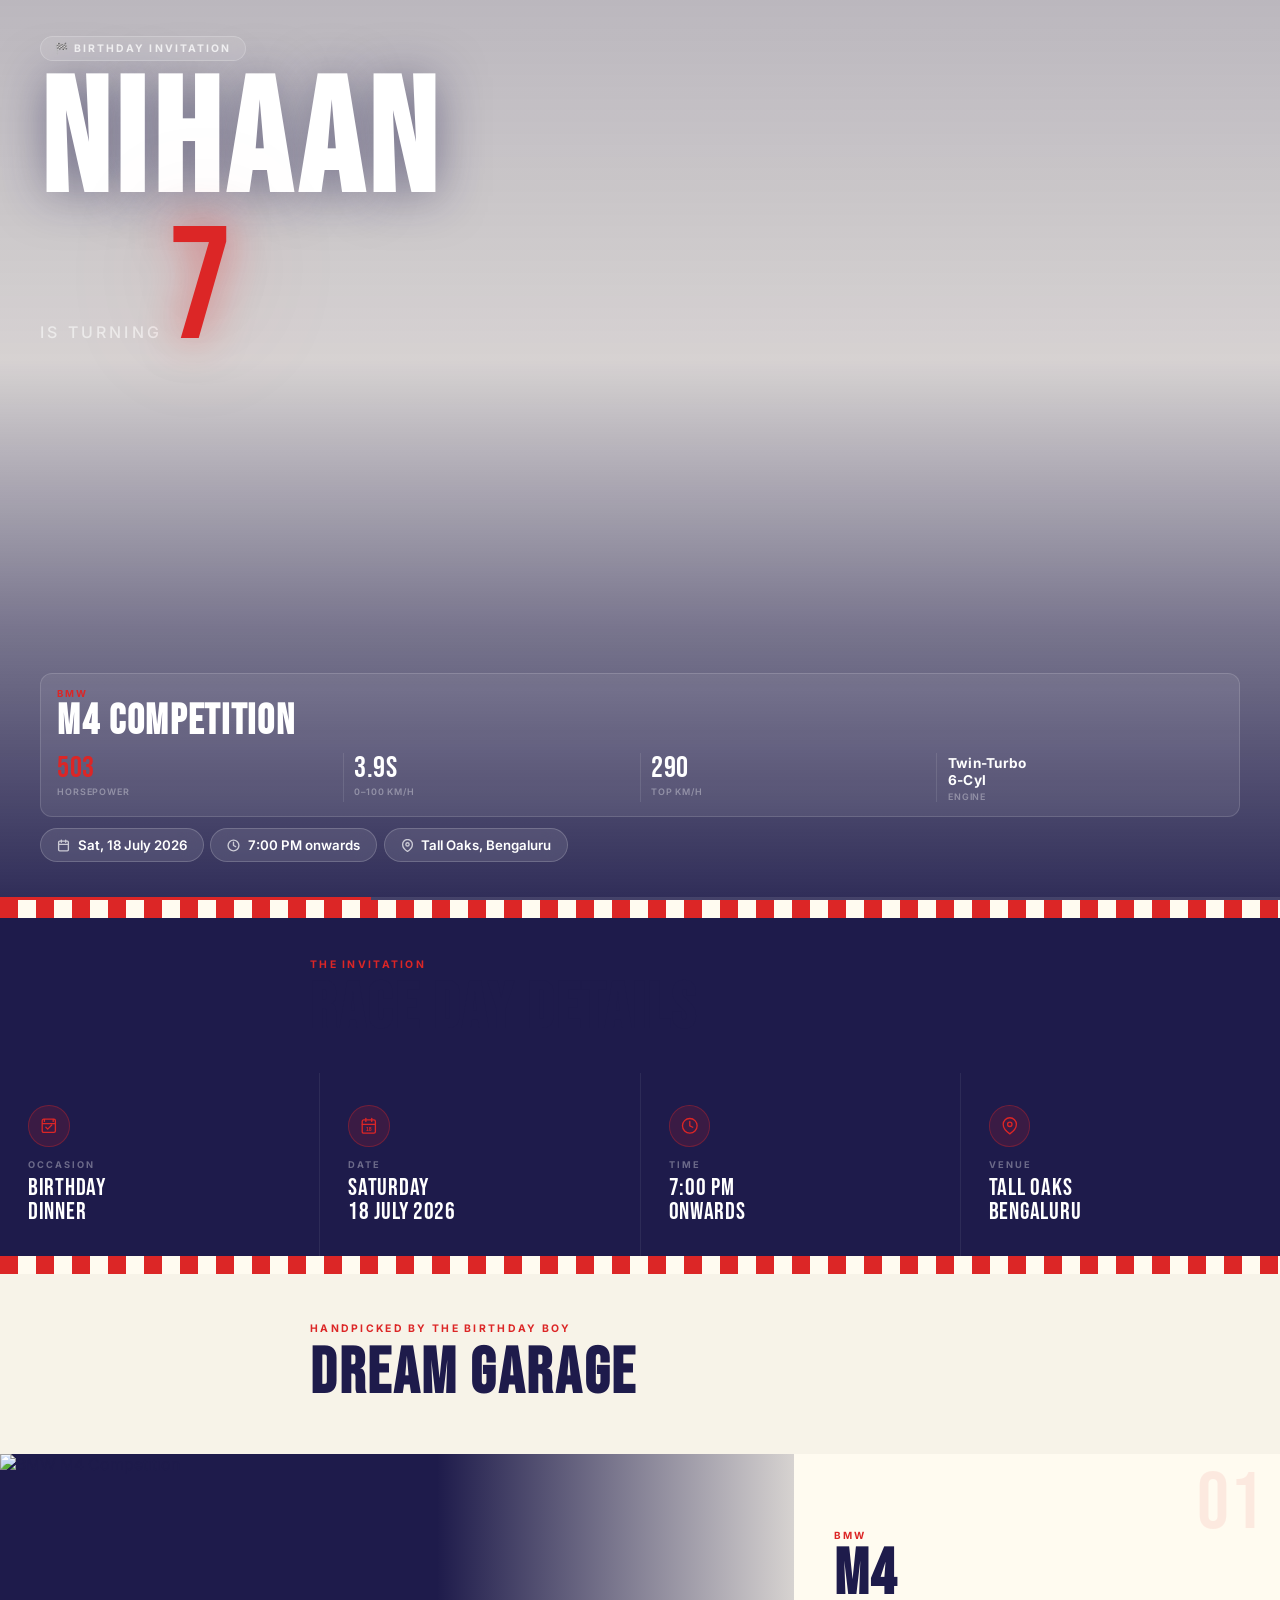
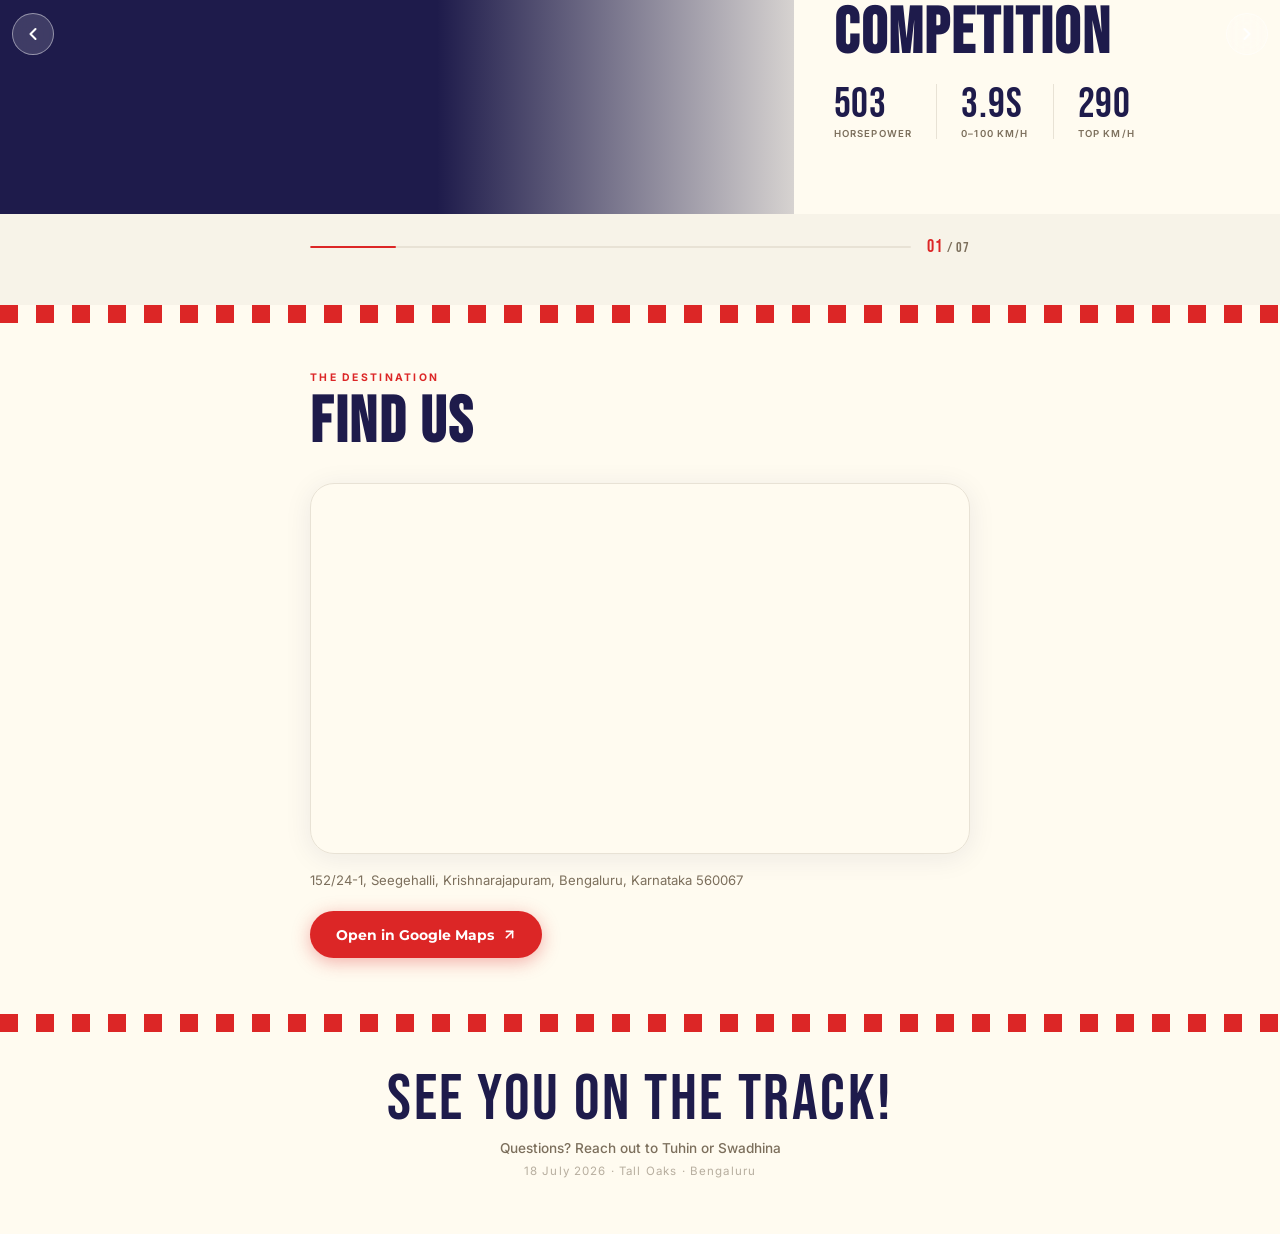
==== index.html @ d63a24e7 "redesign: Race Day Details as dark indigo pit-board with SVG icons Replaces 4 white emoji cards with" ====
<!DOCTYPE html>
<html lang="en">
<head>
  <meta charset="UTF-8" />
  <meta name="viewport" content="width=device-width, initial-scale=1.0" />
  <title>Nihaan Turns 7 - Start Your Engines!</title>
  <meta name="description" content="You're invited to Nihaan's 7th birthday dinner celebration on 18 July 2026 at Tall Oaks, Bengaluru. Rev up for a supercar-themed evening!" />

  <!-- Favicon -->
  <link rel="icon" type="image/svg+xml" href="favicon.svg" />
  <link rel="apple-touch-icon" href="apple-touch-icon.png" />

  <!-- Open Graph (WhatsApp, iMessage, Telegram, Facebook) -->
  <meta property="og:type"        content="website" />
  <meta property="og:url"         content="https://tuhinmohanta.github.io/nihaan-birthday-2026/" />
  <meta property="og:title"       content="Nihaan Turns 7 - Start Your Engines!" />
  <meta property="og:description" content="Join us for Nihaan's 7th birthday dinner on Saturday, 18 July 2026 at Tall Oaks, Bengaluru. 7:00 PM onwards." />
  <meta property="og:image"       content="https://tuhinmohanta.github.io/nihaan-birthday-2026/og-image.jpg" />
  <meta property="og:image:type"   content="image/jpeg" />
  <meta property="og:image:width"  content="1200" />
  <meta property="og:image:height" content="630" />
  <meta property="og:image:alt"   content="Nihaan's 7th Birthday - 18 July 2026, Tall Oaks Bengaluru" />
  <meta property="og:locale"      content="en_IN" />

  <!-- Twitter Card -->
  <meta name="twitter:card"        content="summary_large_image" />
  <meta name="twitter:title"       content="Nihaan Turns 7 - Start Your Engines!" />
  <meta name="twitter:description" content="Join us for Nihaan's 7th birthday dinner on Saturday, 18 July 2026 at Tall Oaks, Bengaluru. 7:00 PM onwards." />
  <meta name="twitter:image"       content="https://tuhinmohanta.github.io/nihaan-birthday-2026/og-image.jpg" />

  <link rel="preconnect" href="https://fonts.googleapis.com" />
  <link rel="preconnect" href="https://fonts.gstatic.com" crossorigin />
  <link href="https://fonts.googleapis.com/css2?family=Bebas+Neue&family=Montserrat:wght@700;800;900&family=Inter:wght@400;500;600;700&display=swap" rel="stylesheet" />
  <link rel="stylesheet" href="style.css" />
</head>
<body>

  <!-- ═══════════════════════════════════
       HERO — full viewport, cars as bg
  ═══════════════════════════════════ -->
  <header class="hero">

    <div class="hero-bg" id="heroBg">
      <div class="bg-slide is-active"><img src="img/bmw-m4.jpg" alt="" /></div>
      <div class="bg-slide"><img src="img/lamborghini-revuelto.jpg" alt="" /></div>
      <div class="bg-slide"><img src="img/ferrari-296.jpg" alt="" /></div>
      <div class="bg-slide"><img src="img/bmw-m8.jpg" alt="" /></div>
      <div class="bg-slide"><img src="img/bugatti-chiron.jpg" alt="" /></div>
      <div class="bg-slide"><img src="img/mercedes-amg-one.jpg" alt="" /></div>
      <div class="bg-slide"><img src="img/bugatti-bolide.jpg" alt="" /></div>
    </div>

    <div class="hero-overlay"></div>

    <div class="hero-content">

      <div class="hero-top">
        <span class="hero-badge">🏁 Birthday Invitation</span>
        <h1 class="hero-name">Nihaan</h1>
        <div class="hero-turning-row">
          <p class="hero-line">is turning</p>
          <span class="hero-seven" aria-hidden="true">7</span>
        </div>
      </div>

      <div class="hero-bottom">

        <!-- Live car panel — updates with each background change -->
        <div class="car-panel">
          <div class="car-panel-inner" id="carPanelInner">
            <span class="cp-brand" id="cpBrand">BMW</span>
            <h2 class="cp-name" id="cpName">M4 Competition</h2>
            <div class="cp-stats">
              <div class="cp-stat cp-stat--hl">
                <span class="cp-val" id="cpHp">503</span>
                <span class="cp-lbl">Horsepower</span>
              </div>
              <div class="cp-stat">
                <span class="cp-val" id="cpSprint">3.9s</span>
                <span class="cp-lbl">0–100 km/h</span>
              </div>
              <div class="cp-stat">
                <span class="cp-val" id="cpTop">290</span>
                <span class="cp-lbl">Top km/h</span>
              </div>
              <div class="cp-stat">
                <span class="cp-val cp-val--sm" id="cpEngine">Twin-Turbo<br>6-Cyl</span>
                <span class="cp-lbl">Engine</span>
              </div>
            </div>
          </div>
        </div>

        <ul class="hero-chips" aria-label="Event details">
          <li class="hero-chip">
            <svg width="13" height="13" viewBox="0 0 24 24" fill="none" stroke="currentColor" stroke-width="2.5" stroke-linecap="round" stroke-linejoin="round" aria-hidden="true"><rect x="3" y="4" width="18" height="18" rx="2"/><line x1="16" y1="2" x2="16" y2="6"/><line x1="8" y1="2" x2="8" y2="6"/><line x1="3" y1="10" x2="21" y2="10"/></svg>
            Sat, 18 July 2026
          </li>
          <li class="hero-chip">
            <svg width="13" height="13" viewBox="0 0 24 24" fill="none" stroke="currentColor" stroke-width="2.5" stroke-linecap="round" stroke-linejoin="round" aria-hidden="true"><circle cx="12" cy="12" r="10"/><polyline points="12 6 12 12 16 14"/></svg>
            7:00 PM onwards
          </li>
          <li class="hero-chip hero-chip--link">
            <a href="https://maps.app.goo.gl/MPazFb7qdbaah4wt5" target="_blank" rel="noopener" aria-label="Open Tall Oaks in Google Maps">
              <svg width="13" height="13" viewBox="0 0 24 24" fill="none" stroke="currentColor" stroke-width="2.5" stroke-linecap="round" stroke-linejoin="round" aria-hidden="true"><path d="M21 10c0 7-9 13-9 13s-9-6-9-13a9 9 0 0 1 18 0z"/><circle cx="12" cy="10" r="3"/></svg>
              Tall Oaks, Bengaluru
            </a>
          </li>
        </ul>

      </div>

    </div>

    <div class="hero-progress-bar">
      <div class="hero-progress-fill" id="heroFill"></div>
    </div>

  </header>

  <div class="check-band" aria-hidden="true"></div>

  <main>

    <!-- ═══════════════════════════════════
         DETAILS
    ═══════════════════════════════════ -->
    <section class="details-section reveal">
      <div class="container">
        <p class="eyebrow">The Invitation</p>
        <h2 class="section-title">Race Day Details</h2>
      </div>

      <div class="pit-board">

        <div class="pit-item">
          <div class="pit-icon">
            <svg viewBox="0 0 24 24" fill="none" stroke="currentColor" stroke-width="1.8" stroke-linecap="round" stroke-linejoin="round"><path d="M6 3v3M18 3v3M3 9h18M5 3h14a2 2 0 0 1 2 2v14a2 2 0 0 1-2 2H5a2 2 0 0 1-2-2V5a2 2 0 0 1 2-2z"/><path d="M8 14l2.5 2.5L16 11"/></svg>
          </div>
          <div class="pit-text">
            <span class="pit-lbl">Occasion</span>
            <span class="pit-val">Birthday<br>Dinner</span>
          </div>
        </div>

        <div class="pit-divider" aria-hidden="true"></div>

        <div class="pit-item">
          <div class="pit-icon">
            <svg viewBox="0 0 24 24" fill="none" stroke="currentColor" stroke-width="1.8" stroke-linecap="round" stroke-linejoin="round"><rect x="3" y="4" width="18" height="18" rx="2"/><line x1="16" y1="2" x2="16" y2="6"/><line x1="8" y1="2" x2="8" y2="6"/><line x1="3" y1="10" x2="21" y2="10"/><text x="12" y="19" text-anchor="middle" font-size="7" font-weight="700" stroke="none" fill="currentColor" font-family="Arial,sans-serif">18</text></svg>
          </div>
          <div class="pit-text">
            <span class="pit-lbl">Date</span>
            <span class="pit-val">Saturday<br>18 July 2026</span>
          </div>
        </div>

        <div class="pit-divider" aria-hidden="true"></div>

        <div class="pit-item">
          <div class="pit-icon">
            <svg viewBox="0 0 24 24" fill="none" stroke="currentColor" stroke-width="1.8" stroke-linecap="round" stroke-linejoin="round"><circle cx="12" cy="12" r="10"/><polyline points="12 6 12 12 16 14"/></svg>
          </div>
          <div class="pit-text">
            <span class="pit-lbl">Time</span>
            <span class="pit-val">7:00 PM<br>onwards</span>
          </div>
        </div>

        <div class="pit-divider" aria-hidden="true"></div>

        <div class="pit-item">
          <div class="pit-icon">
            <svg viewBox="0 0 24 24" fill="none" stroke="currentColor" stroke-width="1.8" stroke-linecap="round" stroke-linejoin="round"><path d="M21 10c0 7-9 13-9 13s-9-6-9-13a9 9 0 0 1 18 0z"/><circle cx="12" cy="10" r="3"/></svg>
          </div>
          <div class="pit-text">
            <span class="pit-lbl">Venue</span>
            <span class="pit-val">Tall Oaks<br>Bengaluru</span>
          </div>
        </div>

      </div>
    </section>

    <div class="check-band" aria-hidden="true"></div>

    <!-- ═══════════════════════════════════
         DREAM GARAGE CAROUSEL
    ═══════════════════════════════════ -->
    <section class="garage-section">

      <div class="container garage-hdr">
        <p class="eyebrow">Handpicked by the birthday boy</p>
        <h2 class="section-title">Dream Garage</h2>
      </div>

      <div class="garage-wrap">
        <div class="garage-track" id="garageTrack">

          <article class="garage-slide">
            <div class="garage-img"><img src="img/bmw-m4.jpg" alt="BMW M4 Competition" loading="lazy" /></div>
            <div class="garage-info">
              <span class="g-num" aria-hidden="true">01</span>
              <span class="g-brand">BMW</span>
              <h3 class="g-name">M4<br>Competition</h3>
              <div class="g-stats">
                <div class="gstat"><span class="gval">503</span><span class="glbl">Horsepower</span></div>
                <div class="gstat"><span class="gval">3.9s</span><span class="glbl">0–100 km/h</span></div>
                <div class="gstat"><span class="gval">290</span><span class="glbl">Top km/h</span></div>
              </div>
            </div>
          </article>

          <article class="garage-slide">
            <div class="garage-img"><img src="img/lamborghini-revuelto.jpg" alt="Lamborghini Revuelto" loading="lazy" /></div>
            <div class="garage-info">
              <span class="g-num" aria-hidden="true">02</span>
              <span class="g-brand">Lamborghini</span>
              <h3 class="g-name">Revuelto</h3>
              <div class="g-stats">
                <div class="gstat"><span class="gval">1,001</span><span class="glbl">Horsepower</span></div>
                <div class="gstat"><span class="gval">2.5s</span><span class="glbl">0–100 km/h</span></div>
                <div class="gstat"><span class="gval">350</span><span class="glbl">Top km/h</span></div>
              </div>
            </div>
          </article>

          <article class="garage-slide">
            <div class="garage-img"><img src="img/ferrari-296.jpg" alt="Ferrari 296 Spider" loading="lazy" /></div>
            <div class="garage-info">
              <span class="g-num" aria-hidden="true">03</span>
              <span class="g-brand">Ferrari</span>
              <h3 class="g-name">296<br>Spider</h3>
              <div class="g-stats">
                <div class="gstat"><span class="gval">830</span><span class="glbl">Horsepower</span></div>
                <div class="gstat"><span class="gval">2.9s</span><span class="glbl">0–100 km/h</span></div>
                <div class="gstat"><span class="gval">330</span><span class="glbl">Top km/h</span></div>
              </div>
            </div>
          </article>

          <article class="garage-slide">
            <div class="garage-img"><img src="img/bmw-m8.jpg" alt="BMW M8 Competition" loading="lazy" /></div>
            <div class="garage-info">
              <span class="g-num" aria-hidden="true">04</span>
              <span class="g-brand">BMW</span>
              <h3 class="g-name">M8<br>Competition</h3>
              <div class="g-stats">
                <div class="gstat"><span class="gval">617</span><span class="glbl">Horsepower</span></div>
                <div class="gstat"><span class="gval">3.3s</span><span class="glbl">0–100 km/h</span></div>
                <div class="gstat"><span class="gval">305</span><span class="glbl">Top km/h</span></div>
              </div>
            </div>
          </article>

          <article class="garage-slide">
            <div class="garage-img"><img src="img/bugatti-chiron.jpg" alt="Bugatti Chiron" loading="lazy" /></div>
            <div class="garage-info">
              <span class="g-num" aria-hidden="true">05</span>
              <span class="g-brand">Bugatti</span>
              <h3 class="g-name">Chiron</h3>
              <div class="g-stats">
                <div class="gstat"><span class="gval">1,479</span><span class="glbl">Horsepower</span></div>
                <div class="gstat"><span class="gval">2.4s</span><span class="glbl">0–100 km/h</span></div>
                <div class="gstat"><span class="gval">420</span><span class="glbl">Top km/h</span></div>
              </div>
            </div>
          </article>

          <article class="garage-slide">
            <div class="garage-img"><img src="img/mercedes-amg-one.jpg" alt="Mercedes-AMG ONE" loading="lazy" /></div>
            <div class="garage-info">
              <span class="g-num" aria-hidden="true">06</span>
              <span class="g-brand">Mercedes-AMG</span>
              <h3 class="g-name">AMG ONE</h3>
              <div class="g-stats">
                <div class="gstat"><span class="gval">1,063</span><span class="glbl">Horsepower</span></div>
                <div class="gstat"><span class="gval">2.9s</span><span class="glbl">0–100 km/h</span></div>
                <div class="gstat"><span class="gval">352</span><span class="glbl">Top km/h</span></div>
              </div>
            </div>
          </article>

          <article class="garage-slide">
            <div class="garage-img"><img src="img/bugatti-bolide.jpg" alt="Bugatti Bolide" loading="lazy" /></div>
            <div class="garage-info">
              <span class="g-num" aria-hidden="true">07</span>
              <span class="g-brand">Bugatti</span>
              <h3 class="g-name">Bolide</h3>
              <div class="g-stats">
                <div class="gstat"><span class="gval">1,825</span><span class="glbl">Horsepower</span></div>
                <div class="gstat"><span class="gval">2.2s</span><span class="glbl">0–100 km/h</span></div>
                <div class="gstat"><span class="gval">500</span><span class="glbl">Top km/h</span></div>
              </div>
            </div>
          </article>

        </div>

        <button class="g-nav g-nav--prev" id="gPrev" aria-label="Previous car">
          <svg width="20" height="20" viewBox="0 0 24 24" fill="none" stroke="currentColor" stroke-width="2.5" stroke-linecap="round" stroke-linejoin="round"><polyline points="15 18 9 12 15 6"/></svg>
        </button>
        <button class="g-nav g-nav--next" id="gNext" aria-label="Next car">
          <svg width="20" height="20" viewBox="0 0 24 24" fill="none" stroke="currentColor" stroke-width="2.5" stroke-linecap="round" stroke-linejoin="round"><polyline points="9 18 15 12 9 6"/></svg>
        </button>
      </div>

      <div class="container g-footer">
        <div class="g-progress-track"><div class="g-progress-fill" id="gFill"></div></div>
        <span class="g-count"><span id="gCur">01</span>&thinsp;/&thinsp;07</span>
      </div>

    </section>

    <div class="check-band" aria-hidden="true"></div>

    <!-- ═══════════════════════════════════
         LOCATION
    ═══════════════════════════════════ -->
    <section class="location-section reveal">
      <div class="container">
        <p class="eyebrow">The Destination</p>
        <h2 class="section-title">Find Us</h2>
        <div class="map-wrap">
          <iframe
            title="Tall Oaks venue map"
            src="https://www.google.com/maps/embed?pb=!1m18!1m12!1m3!1d3887.0!2d77.7627012!3d13.0193151!2m3!1f0!2f0!3f0!3m2!1i1024!2i768!4f13.1!3m3!1m2!1s0x3bae0fff8ae8a427%3A0x8c8412e6c22357b9!2sTall+Oaks!5e0!3m2!1sen!2sin!4v1700000000000"
            allowfullscreen=""
            loading="lazy"
            referrerpolicy="no-referrer-when-downgrade">
          </iframe>
        </div>
        <p class="address">152/24-1, Seegehalli, Krishnarajapuram, Bengaluru, Karnataka 560067</p>
        <a class="map-btn" href="https://maps.app.goo.gl/MPazFb7qdbaah4wt5" target="_blank" rel="noopener">
          Open in Google Maps
          <svg width="15" height="15" viewBox="0 0 24 24" fill="none" stroke="currentColor" stroke-width="2.5" stroke-linecap="round" stroke-linejoin="round"><line x1="7" y1="17" x2="17" y2="7"/><polyline points="7 7 17 7 17 17"/></svg>
        </a>
      </div>
    </section>

  </main>

  <!-- ═══════════════════════════════════
       FOOTER
  ═══════════════════════════════════ -->
  <footer class="site-footer">
    <div class="check-band" aria-hidden="true"></div>
    <div class="container footer-inner">
      <p class="footer-hl">See you on the track!</p>
      <p class="footer-sub">Questions? Reach out to Tuhin or Swadhina</p>
      <p class="footer-meta">18 July 2026 &middot; Tall Oaks &middot; Bengaluru</p>
    </div>
  </footer>

  <script src="app.js"></script>
</body>
</html>
---- style.css ----
/* ══════════════════════════════════════
   ROOT & RESET
══════════════════════════════════════ */
*, *::before, *::after { box-sizing: border-box; margin: 0; padding: 0; }

:root {
  --red:        #DC2626;
  --red-dark:   #B91C1C;
  --indigo:     #1E1B4B;
  --cream:      #FFFBF0;
  --ivory:      #F7F3E8;
  --gold:       #D97706;
  --muted:      #7C6F5C;
  --border:     #E8E2D5;
  --white:      #FFFFFF;

  --ff-display: 'Bebas Neue', 'Arial Narrow', sans-serif;
  --ff-head:    'Montserrat', sans-serif;
  --ff-body:    'Inter', sans-serif;

  --check-sz:   18px;
  --r:          16px;
  --r-lg:       24px;
}

html { scroll-behavior: smooth; }

body {
  font-family: var(--ff-body);
  background: var(--cream);
  color: var(--indigo);
  -webkit-font-smoothing: antialiased;
  overflow-x: hidden;
}

/* ══════════════════════════════════════
   CHECKERED BAND  (red + cream, no black)
══════════════════════════════════════ */
.check-band {
  height: var(--check-sz);
  background-image: repeating-linear-gradient(
    90deg,
    var(--red)   0px,               var(--red)   var(--check-sz),
    var(--cream) var(--check-sz),   var(--cream) calc(var(--check-sz) * 2)
  );
}

/* ══════════════════════════════════════
   CONTAINER
══════════════════════════════════════ */
.container {
  width: 100%;
  max-width: 700px;
  margin: 0 auto;
  padding: 0 1.25rem;
}

/* ══════════════════════════════════════
   SHARED TYPOGRAPHY
══════════════════════════════════════ */
.eyebrow {
  font-family: var(--ff-body);
  font-size: 0.65rem;
  font-weight: 700;
  letter-spacing: 0.22em;
  text-transform: uppercase;
  color: var(--red);
  margin-bottom: 0.4rem;
  display: block;
}

.section-title {
  font-family: var(--ff-display);
  font-size: clamp(2.2rem, 9vw, 4rem);
  letter-spacing: 0.04em;
  color: var(--indigo);
  line-height: 1;
  margin-bottom: 1.75rem;
}

/* ══════════════════════════════════════
   HERO
══════════════════════════════════════ */
.hero {
  position: relative;
  width: 100%;
  height: 100svh;
  min-height: 600px;
  overflow: hidden;
  display: flex;
  flex-direction: column;
}

/* Background slides */
.hero-bg {
  position: absolute;
  inset: 0;
  z-index: 0;
}

.bg-slide {
  position: absolute;
  inset: 0;
  opacity: 0;
  transition: opacity 1.6s ease-in-out;
}

.bg-slide.is-active { opacity: 1; }

.bg-slide img {
  position: absolute;
  inset: 0;
  width: 100%;
  height: 100%;
  object-fit: cover;
  object-position: center;
  display: block;
}

.bg-slide.is-active img {
  animation: kenburns 9s ease-out forwards;
}

@keyframes kenburns {
  from { transform: scale(1.0) translate(0, 0); }
  to   { transform: scale(1.1) translate(-1%, -0.5%); }
}

/* Overlay — warm indigo gradient, never black */
.hero-overlay {
  position: absolute;
  inset: 0;
  z-index: 1;
  background:
    linear-gradient(
      to top,
      rgba(30, 27, 75, 0.92) 0%,
      rgba(30, 27, 75, 0.60) 30%,
      rgba(30, 27, 75, 0.18) 60%,
      rgba(30, 27, 75, 0.30) 100%
    );
}

/* Content layer */
.hero-content {
  position: relative;
  z-index: 2;
  flex: 1;
  display: flex;
  flex-direction: column;
  justify-content: space-between;
  padding: 1.75rem 1.25rem 1.25rem;
}

.hero-top { position: relative; z-index: 3; }

.hero-badge {
  display: inline-block;
  font-size: 0.65rem;
  font-weight: 700;
  letter-spacing: 0.2em;
  text-transform: uppercase;
  color: rgba(255,255,255,0.75);
  background: rgba(255,255,255,0.1);
  border: 1px solid rgba(255,255,255,0.2);
  padding: 0.3rem 0.85rem;
  border-radius: 999px;
  margin-bottom: 0.7rem;
  backdrop-filter: blur(6px);
  -webkit-backdrop-filter: blur(6px);
}

.hero-name {
  font-family: var(--ff-display);
  font-size: clamp(4rem, 20vw, 10rem);
  line-height: 0.9;
  color: var(--white);
  letter-spacing: 0.04em;
  text-shadow: 0 4px 48px rgba(30,27,75,0.5);
}

.hero-turning-row {
  display: flex;
  align-items: baseline;
  gap: 0.35em;
  margin-top: 0.35rem;
}

.hero-line {
  font-family: var(--ff-body);
  font-size: clamp(0.8rem, 3.5vw, 1rem);
  font-weight: 500;
  letter-spacing: 0.2em;
  text-transform: uppercase;
  color: rgba(255,255,255,0.55);
  white-space: nowrap;
}

.hero-seven {
  font-family: var(--ff-display);
  font-size: clamp(4.5rem, 22vw, 10rem);
  line-height: 0.85;
  color: var(--red);
  letter-spacing: -0.02em;
  pointer-events: none;
  user-select: none;
  text-shadow:
    0 0 40px rgba(220, 38, 38, 0.55),
    0 0 120px rgba(220, 38, 38, 0.25);
}

/* Bottom meta */
.hero-bottom {
  position: relative;
  z-index: 3;
}

.hero-chips {
  list-style: none;
  display: flex;
  flex-direction: column;
  gap: 0.4rem;
  margin-bottom: 0.85rem;
}

.hero-chip {
  display: inline-flex;
  align-items: center;
  gap: 0.5rem;
  font-size: 0.83rem;
  font-weight: 600;
  color: var(--white);
  background: rgba(255,255,255,0.1);
  border: 1px solid rgba(255,255,255,0.18);
  backdrop-filter: blur(10px);
  -webkit-backdrop-filter: blur(10px);
  padding: 0.5rem 1rem;
  border-radius: 999px;
  width: fit-content;
}

.hero-chip svg { opacity: 0.7; flex-shrink: 0; }

.hero-chip--link a {
  display: flex;
  align-items: center;
  gap: 0.45rem;
  color: inherit;
  text-decoration: none;
  width: 100%;
  -webkit-tap-highlight-color: transparent;
}
.hero-chip--link:hover,
.hero-chip--link:focus-within {
  background: rgba(255, 255, 255, 0.14);
  border-color: rgba(255, 255, 255, 0.35);
}

.hero-car-label {
  font-size: 0.62rem;
  font-weight: 600;
  letter-spacing: 0.25em;
  text-transform: uppercase;
  color: rgba(255,255,255,0.32);
  transition: opacity 0.5s ease;
}

/* Live car panel */
.car-panel { margin-bottom: 0.7rem; }

.car-panel-inner {
  background: rgba(255,255,255,0.07);
  border: 1px solid rgba(255,255,255,0.14);
  border-radius: 12px;
  padding: 0.85rem 1rem 0.9rem;
  transition: opacity 0.3s ease, transform 0.3s ease;
}

.car-panel-inner.is-fading {
  opacity: 0;
  transform: translateY(5px);
}

.cp-brand {
  display: block;
  font-size: 0.6rem;
  font-weight: 700;
  letter-spacing: 0.22em;
  text-transform: uppercase;
  color: var(--red);
  margin-bottom: 0.2rem;
}

.cp-name {
  font-family: var(--ff-display);
  font-size: clamp(1.65rem, 7.5vw, 2.6rem);
  letter-spacing: 0.04em;
  color: var(--white);
  line-height: 0.95;
  margin-bottom: 0.75rem;
}

.cp-stats { display: flex; gap: 0; }

.cp-stat {
  flex: 1;
  display: flex;
  flex-direction: column;
  gap: 0.12rem;
  padding-right: 0.65rem;
  border-right: 1px solid rgba(255,255,255,0.1);
}

.cp-stat + .cp-stat { padding-left: 0.65rem; }
.cp-stat:last-child  { border-right: none; padding-right: 0; }

.cp-val {
  font-family: var(--ff-display);
  font-size: clamp(1.35rem, 5.5vw, 1.9rem);
  color: var(--white);
  letter-spacing: 0.02em;
  line-height: 1;
}

.cp-stat--hl .cp-val { color: var(--red); }

.cp-val--sm {
  font-family: var(--ff-body);
  font-size: clamp(0.72rem, 2.8vw, 0.85rem);
  font-weight: 700;
  line-height: 1.25;
  padding-top: 0.1rem;
}

.cp-lbl {
  font-size: 0.56rem;
  font-weight: 600;
  letter-spacing: 0.1em;
  text-transform: uppercase;
  color: rgba(255,255,255,0.35);
}

/* Progress bar — red line at very bottom */
.hero-progress-bar {
  position: absolute;
  bottom: 0;
  left: 0;
  right: 0;
  height: 3px;
  background: rgba(255,255,255,0.1);
  z-index: 10;
}

.hero-progress-fill {
  height: 100%;
  width: 0%;
  background: var(--red);
  transition: width 0.08s linear;
}

/* ══════════════════════════════════════
   DETAILS SECTION
══════════════════════════════════════ */
.details-section {
  background: var(--indigo);
  padding: 2.5rem 0 0;
}

/* Pit-stop timing board */
.pit-board {
  display: flex;
  flex-direction: column;
  margin-top: 2rem;
}

.pit-item {
  display: flex;
  align-items: center;
  gap: 1.1rem;
  padding: 1.4rem 1.5rem;
  position: relative;
  transition: background 0.2s ease;
}

.pit-item:hover {
  background: rgba(255,255,255,0.04);
}

.pit-icon {
  width: 2.6rem;
  height: 2.6rem;
  border-radius: 50%;
  background: rgba(220,38,38,0.15);
  border: 1px solid rgba(220,38,38,0.35);
  display: flex;
  align-items: center;
  justify-content: center;
  flex-shrink: 0;
  color: var(--red);
}

.pit-icon svg {
  width: 1.1rem;
  height: 1.1rem;
}

.pit-lbl {
  font-size: 0.58rem;
  font-weight: 700;
  letter-spacing: 0.22em;
  text-transform: uppercase;
  color: rgba(255,255,255,0.35);
  display: block;
  margin-bottom: 0.2rem;
}

.pit-val {
  font-family: var(--ff-display);
  font-size: clamp(1.3rem, 5.5vw, 1.7rem);
  color: var(--white);
  line-height: 1;
  letter-spacing: 0.03em;
  display: block;
}

.pit-text {
  flex: 1;
  display: flex;
  flex-direction: column;
  gap: 0.2rem;
}

.pit-divider {
  height: 1px;
  background: rgba(255,255,255,0.07);
  margin: 0 1.5rem;
}

/* ══════════════════════════════════════
   GARAGE SECTION
══════════════════════════════════════ */
.garage-section {
  background: var(--ivory);
  padding-bottom: 3rem;
}

.garage-hdr { padding-top: 3rem; padding-bottom: 1.25rem; }

/* Carousel */
.garage-wrap {
  position: relative;
  overflow: hidden;
}

.garage-track {
  display: flex;
  will-change: transform;
  transition: transform 0.6s cubic-bezier(0.4, 0, 0.2, 1);
}

.garage-slide {
  flex: 0 0 100%;
  width: 100%;
  display: flex;
  flex-direction: column;
}

/* Image — fills full width on mobile */
.garage-img {
  width: 100%;
  aspect-ratio: 16 / 9;
  overflow: hidden;
  position: relative;
  background: var(--indigo);
  flex-shrink: 0;
}

.garage-img img {
  position: absolute;
  inset: 0;
  width: 100%;
  height: 100%;
  object-fit: cover;
  object-position: center;
  display: block;
  transition: transform 0.6s ease;
}

.garage-slide:hover .garage-img img { transform: scale(1.03); }

/* Feather to info panel — on desktop only */
.garage-img::after {
  content: '';
  position: absolute;
  inset: 0;
  pointer-events: none;
  opacity: 0;
  transition: opacity 0.3s;
}

/* Info panel */
.garage-info {
  background: var(--cream);
  padding: 1.5rem 1.25rem 1.75rem;
  position: relative;
  flex: 1;
}

/* Ghost number watermark */
.g-num {
  position: absolute;
  top: 0.6rem;
  right: 1rem;
  font-family: var(--ff-display);
  font-size: 5rem;
  line-height: 1;
  color: var(--red);
  opacity: 0.08;
  letter-spacing: 0.02em;
  pointer-events: none;
  user-select: none;
}

.g-brand {
  display: block;
  font-size: 0.62rem;
  font-weight: 700;
  letter-spacing: 0.22em;
  text-transform: uppercase;
  color: var(--red);
  margin-bottom: 0.35rem;
}

.g-name {
  font-family: var(--ff-display);
  font-size: clamp(2.4rem, 10vw, 4rem);
  letter-spacing: 0.03em;
  color: var(--indigo);
  line-height: 0.92;
  margin-bottom: 1.25rem;
}

.g-stats {
  display: flex;
  gap: 0;
  flex-wrap: wrap;
}

.gstat {
  display: flex;
  flex-direction: column;
  gap: 0.15rem;
  padding-right: 1.5rem;
  margin-right: 1.5rem;
  border-right: 1px solid var(--border);
}

.gstat:last-child { border-right: none; margin-right: 0; padding-right: 0; }

.gval {
  font-family: var(--ff-display);
  font-size: clamp(1.7rem, 7vw, 2.6rem);
  color: var(--indigo);
  letter-spacing: 0.02em;
  line-height: 1;
}

.glbl {
  font-size: 0.6rem;
  font-weight: 600;
  letter-spacing: 0.12em;
  text-transform: uppercase;
  color: var(--muted);
}

/* Nav buttons */
.g-nav {
  position: absolute;
  top: calc(min(56.25vw, 340px) / 2);
  transform: translateY(-50%);
  width: 42px;
  height: 42px;
  border-radius: 50%;
  border: 1.5px solid rgba(255,255,255,0.45);
  background: rgba(255,255,255,0.15);
  backdrop-filter: blur(8px);
  -webkit-backdrop-filter: blur(8px);
  color: var(--white);
  cursor: pointer;
  display: flex;
  align-items: center;
  justify-content: center;
  z-index: 10;
  transition: background 0.2s, border-color 0.2s, transform 0.15s;
}

.g-nav:hover {
  background: var(--red);
  border-color: var(--red);
  transform: translateY(-50%) scale(1.08);
}

.g-nav--prev { left: 0.75rem; }
.g-nav--next { right: 0.75rem; }

/* Footer: progress + counter */
.g-footer {
  display: flex;
  align-items: center;
  gap: 1rem;
  margin-top: 1.4rem;
}

.g-progress-track {
  flex: 1;
  height: 2px;
  background: var(--border);
  border-radius: 999px;
  overflow: hidden;
}

.g-progress-fill {
  height: 100%;
  width: 0%;
  background: var(--red);
  border-radius: 999px;
  transition: width 0.5s ease;
}

.g-count {
  font-family: var(--ff-display);
  font-size: 0.9rem;
  letter-spacing: 0.06em;
  color: var(--muted);
  white-space: nowrap;
  flex-shrink: 0;
}

#gCur {
  font-size: 1.1rem;
  color: var(--red);
}

/* ══════════════════════════════════════
   LOCATION
══════════════════════════════════════ */
.location-section {
  background: var(--cream);
  padding: 3rem 0 3.5rem;
}

.map-wrap {
  width: 100%;
  aspect-ratio: 4 / 3;
  border-radius: var(--r-lg);
  overflow: hidden;
  border: 1px solid var(--border);
  margin-bottom: 1rem;
  box-shadow: 0 4px 28px rgba(30,27,75,0.08);
}

.map-wrap iframe {
  width: 100%;
  height: 100%;
  border: none;
  display: block;
}

.address {
  font-size: 0.82rem;
  color: var(--muted);
  line-height: 1.65;
  margin-bottom: 1.25rem;
}

.map-btn {
  display: flex;
  align-items: center;
  justify-content: center;
  gap: 0.5rem;
  background: var(--red);
  color: var(--white);
  font-family: var(--ff-head);
  font-size: 0.88rem;
  font-weight: 700;
  padding: 0.9rem 1.6rem;
  border-radius: 999px;
  text-decoration: none;
  box-shadow: 0 4px 18px rgba(220,38,38,0.35);
  transition: background 0.2s, transform 0.15s, box-shadow 0.2s;
}

.map-btn:hover {
  background: var(--red-dark);
  transform: translateY(-2px);
  box-shadow: 0 8px 28px rgba(220,38,38,0.4);
}

/* ══════════════════════════════════════
   FOOTER
══════════════════════════════════════ */
.site-footer { background: var(--cream); }

.footer-inner {
  padding: 2.25rem 1.25rem 3.5rem;
  text-align: center;
}

.footer-hl {
  font-family: var(--ff-display);
  font-size: clamp(2.2rem, 9vw, 4rem);
  letter-spacing: 0.04em;
  color: var(--indigo);
  line-height: 1;
  margin-bottom: 0.5rem;
}

.footer-sub {
  font-size: 0.85rem;
  font-weight: 500;
  color: var(--muted);
  margin-bottom: 0.3rem;
}

.footer-meta {
  font-size: 0.72rem;
  letter-spacing: 0.1em;
  color: rgba(124,111,92,0.55);
  margin-top: 0.5rem;
}

/* ══════════════════════════════════════
   SCROLL REVEAL
══════════════════════════════════════ */
.reveal {
  opacity: 0;
  transform: translateY(28px);
  transition: opacity 0.65s ease, transform 0.65s ease;
}
.reveal.is-visible {
  opacity: 1;
  transform: translateY(0);
}

/* ══════════════════════════════════════
   RESPONSIVE — tablet / desktop
══════════════════════════════════════ */
@media (min-width: 540px) {
  .hero-chips { flex-direction: row; flex-wrap: wrap; }
  .hero-chip { width: auto; }
  .pit-board { flex-direction: row; align-items: stretch; }
  .pit-item { flex: 1; flex-direction: column; align-items: flex-start; gap: 0.75rem; padding: 2rem 1.75rem; border-right: 1px solid rgba(255,255,255,0.07); }
  .pit-item:last-child { border-right: none; }
  .pit-val { font-size: 1.5rem; }
  .pit-divider { display: none; }
  .map-btn { width: auto; display: inline-flex; }
}

@media (min-width: 680px) {
  .hero-content { padding: 2.25rem 2.5rem 1.5rem; }

  /* Garage: image left, info right */
  .garage-slide { flex-direction: row; min-height: 360px; }
  .garage-img {
    width: 58%;
    aspect-ratio: auto;
    flex-shrink: 0;
    align-self: stretch;
  }
  .garage-img::after {
    background: linear-gradient(to right, transparent 55%, rgba(247,243,232,0.85) 100%);
    opacity: 1;
  }
  .garage-info {
    flex: 1;
    display: flex;
    flex-direction: column;
    justify-content: center;
    padding: 2rem 2rem 2rem 2.25rem;
  }
  .g-nav { top: 50%; }
  .map-wrap { aspect-ratio: 16 / 9; }
}

@media (min-width: 900px) {
  .hero-name { font-size: clamp(6rem, 14vw, 10rem); }
  .hero-seven { font-size: clamp(6rem, 14vw, 10rem); }
  .garage-img { width: 62%; }
  .garage-info { padding: 2.5rem 2.5rem; }
}
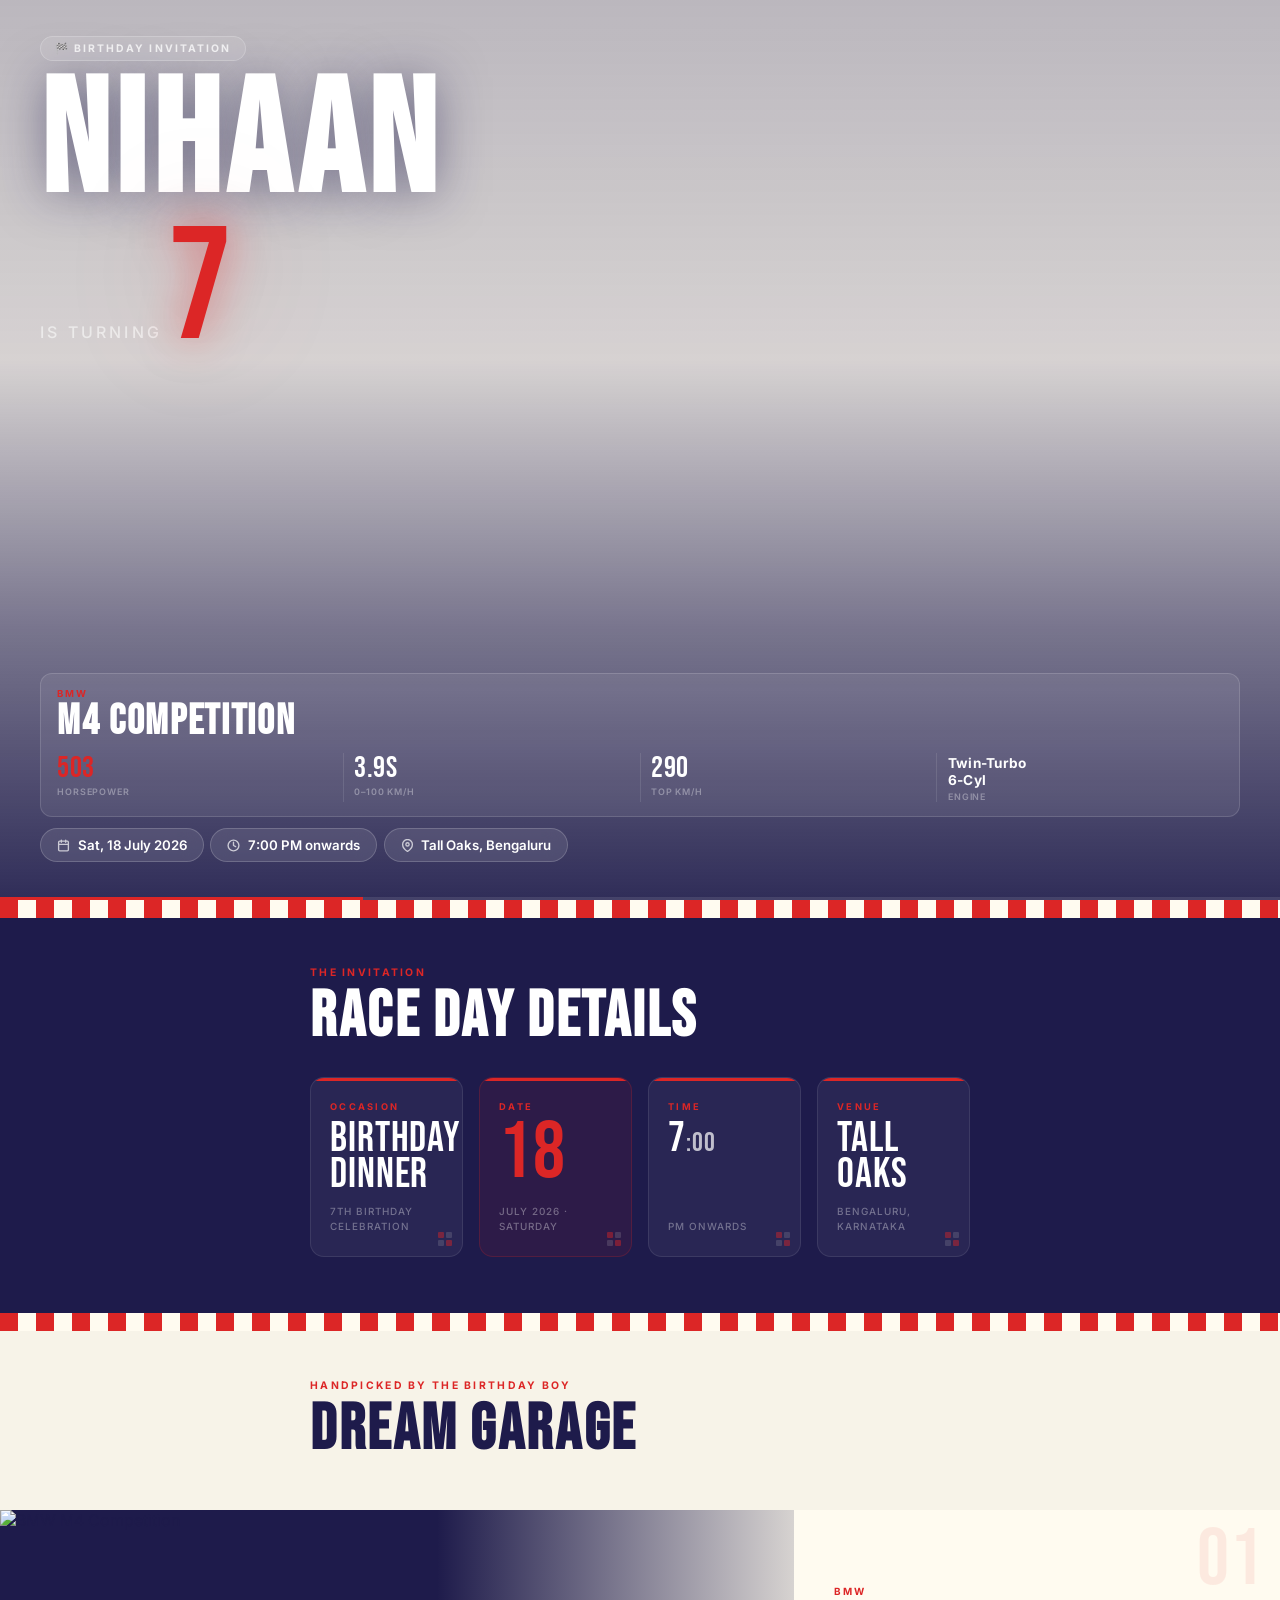
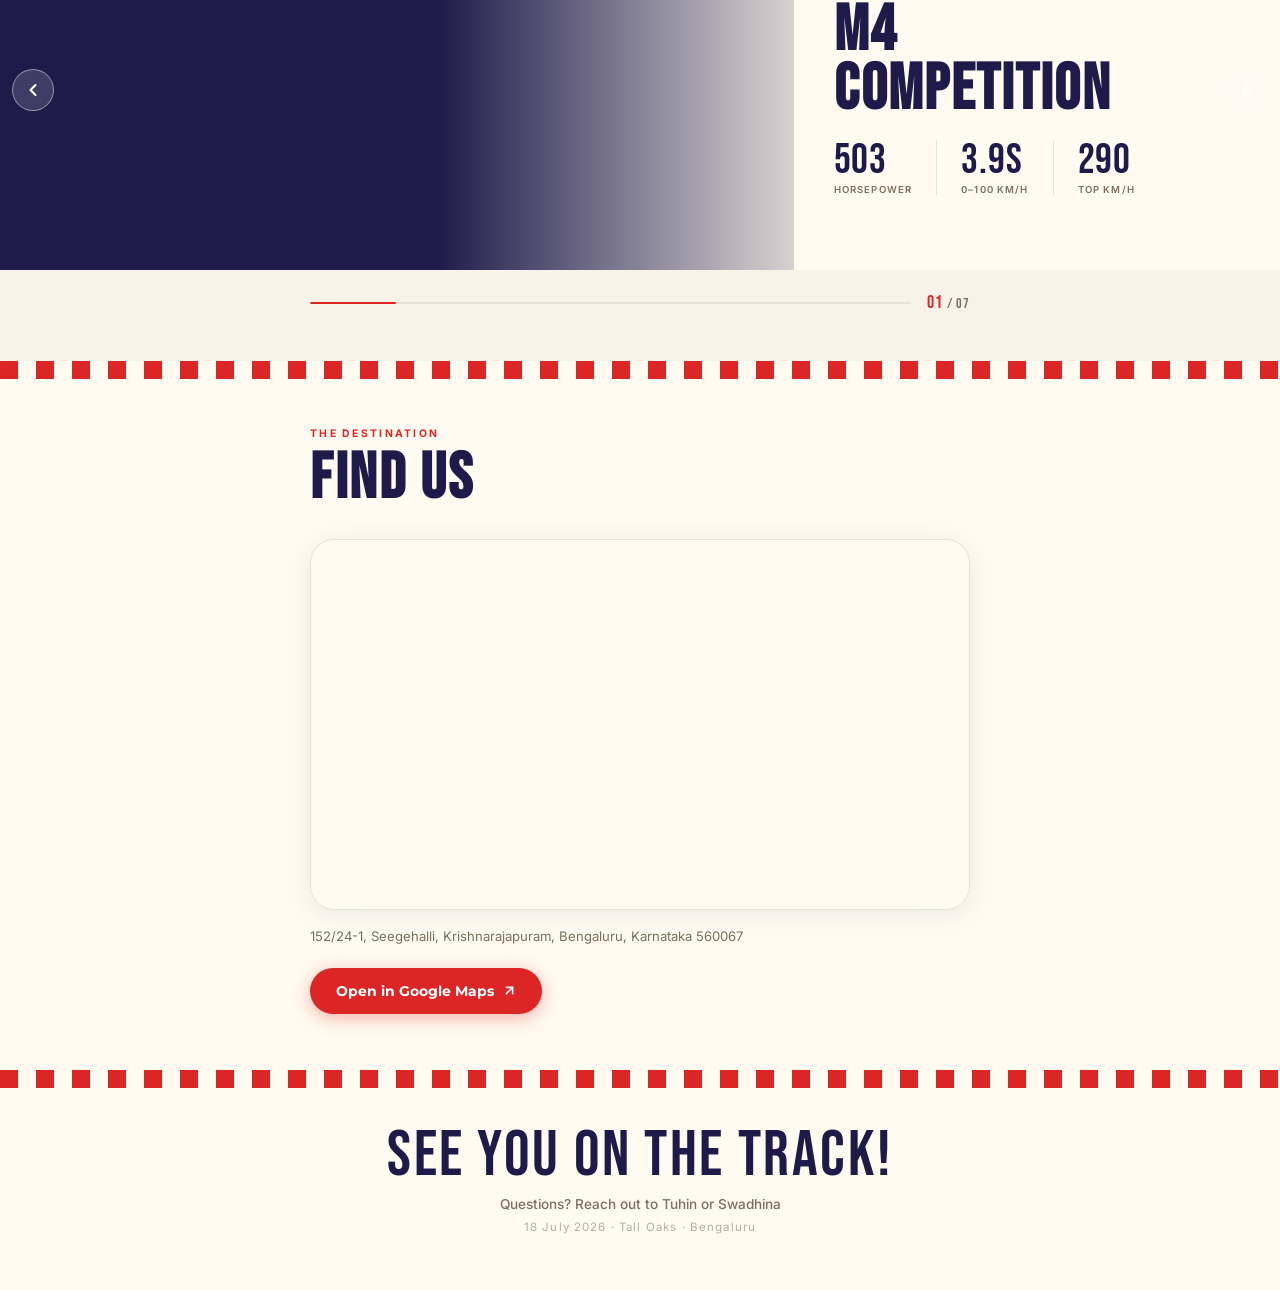
==== commit 8b226865: "redesign: Race Day Details as dark glass-card grid synced to hero palette Complete rebuild - indigo " ====
--- a/index.html
+++ b/index.html
@@ -128,57 +128,59 @@
     <section class="details-section reveal">
       <div class="container">
         <p class="eyebrow">The Invitation</p>
-        <h2 class="section-title">Race Day Details</h2>
-      </div>
-
-      <div class="pit-board">
-
-        <div class="pit-item">
-          <div class="pit-icon">
-            <svg viewBox="0 0 24 24" fill="none" stroke="currentColor" stroke-width="1.8" stroke-linecap="round" stroke-linejoin="round"><path d="M6 3v3M18 3v3M3 9h18M5 3h14a2 2 0 0 1 2 2v14a2 2 0 0 1-2 2H5a2 2 0 0 1-2-2V5a2 2 0 0 1 2-2z"/><path d="M8 14l2.5 2.5L16 11"/></svg>
-          </div>
-          <div class="pit-text">
-            <span class="pit-lbl">Occasion</span>
-            <span class="pit-val">Birthday<br>Dinner</span>
-          </div>
-        </div>
-
-        <div class="pit-divider" aria-hidden="true"></div>
-
-        <div class="pit-item">
-          <div class="pit-icon">
-            <svg viewBox="0 0 24 24" fill="none" stroke="currentColor" stroke-width="1.8" stroke-linecap="round" stroke-linejoin="round"><rect x="3" y="4" width="18" height="18" rx="2"/><line x1="16" y1="2" x2="16" y2="6"/><line x1="8" y1="2" x2="8" y2="6"/><line x1="3" y1="10" x2="21" y2="10"/><text x="12" y="19" text-anchor="middle" font-size="7" font-weight="700" stroke="none" fill="currentColor" font-family="Arial,sans-serif">18</text></svg>
-          </div>
-          <div class="pit-text">
-            <span class="pit-lbl">Date</span>
-            <span class="pit-val">Saturday<br>18 July 2026</span>
-          </div>
-        </div>
-
-        <div class="pit-divider" aria-hidden="true"></div>
-
-        <div class="pit-item">
-          <div class="pit-icon">
-            <svg viewBox="0 0 24 24" fill="none" stroke="currentColor" stroke-width="1.8" stroke-linecap="round" stroke-linejoin="round"><circle cx="12" cy="12" r="10"/><polyline points="12 6 12 12 16 14"/></svg>
-          </div>
-          <div class="pit-text">
-            <span class="pit-lbl">Time</span>
-            <span class="pit-val">7:00 PM<br>onwards</span>
-          </div>
-        </div>
-
-        <div class="pit-divider" aria-hidden="true"></div>
-
-        <div class="pit-item">
-          <div class="pit-icon">
-            <svg viewBox="0 0 24 24" fill="none" stroke="currentColor" stroke-width="1.8" stroke-linecap="round" stroke-linejoin="round"><path d="M21 10c0 7-9 13-9 13s-9-6-9-13a9 9 0 0 1 18 0z"/><circle cx="12" cy="10" r="3"/></svg>
-          </div>
-          <div class="pit-text">
-            <span class="pit-lbl">Venue</span>
-            <span class="pit-val">Tall Oaks<br>Bengaluru</span>
-          </div>
-        </div>
-
+        <h2 class="section-title details-title">Race Day Details</h2>
+
+        <div class="rd-grid">
+
+          <!-- Occasion -->
+          <div class="rd-card">
+            <div class="rd-top-bar"></div>
+            <span class="rd-lbl">Occasion</span>
+            <div class="rd-val">Birthday<br>Dinner</div>
+            <span class="rd-sub">7th Birthday Celebration</span>
+            <div class="rd-corner" aria-hidden="true">
+              <span style="background:var(--red)"></span><span style="background:rgba(255,251,240,0.3)"></span>
+              <span style="background:rgba(255,251,240,0.3)"></span><span style="background:var(--red)"></span>
+            </div>
+          </div>
+
+          <!-- Date -->
+          <div class="rd-card rd-card--accent">
+            <div class="rd-top-bar"></div>
+            <span class="rd-lbl">Date</span>
+            <div class="rd-val rd-val--num">18</div>
+            <span class="rd-sub">July 2026 &middot; Saturday</span>
+            <div class="rd-corner" aria-hidden="true">
+              <span style="background:var(--red)"></span><span style="background:rgba(255,251,240,0.3)"></span>
+              <span style="background:rgba(255,251,240,0.3)"></span><span style="background:var(--red)"></span>
+            </div>
+          </div>
+
+          <!-- Time -->
+          <div class="rd-card">
+            <div class="rd-top-bar"></div>
+            <span class="rd-lbl">Time</span>
+            <div class="rd-val">7<span class="rd-val--colon">:00</span></div>
+            <span class="rd-sub">PM onwards</span>
+            <div class="rd-corner" aria-hidden="true">
+              <span style="background:var(--red)"></span><span style="background:rgba(255,251,240,0.3)"></span>
+              <span style="background:rgba(255,251,240,0.3)"></span><span style="background:var(--red)"></span>
+            </div>
+          </div>
+
+          <!-- Venue -->
+          <div class="rd-card">
+            <div class="rd-top-bar"></div>
+            <span class="rd-lbl">Venue</span>
+            <div class="rd-val">Tall<br>Oaks</div>
+            <span class="rd-sub">Bengaluru, Karnataka</span>
+            <div class="rd-corner" aria-hidden="true">
+              <span style="background:var(--red)"></span><span style="background:rgba(255,251,240,0.3)"></span>
+              <span style="background:rgba(255,251,240,0.3)"></span><span style="background:var(--red)"></span>
+            </div>
+          </div>
+
+        </div>
       </div>
     </section>
 
--- a/style.css
+++ b/style.css
@@ -363,78 +363,107 @@
 ══════════════════════════════════════ */
 .details-section {
   background: var(--indigo);
-  padding: 2.5rem 0 0;
-}
-
-/* Pit-stop timing board */
-.pit-board {
+  padding: 3rem 0 3.5rem;
+}
+
+.details-title { color: var(--white); }
+
+/* ── Race Day cards ── */
+.rd-grid {
+  display: grid;
+  grid-template-columns: 1fr 1fr;
+  gap: 0.85rem;
+}
+
+.rd-card {
+  position: relative;
+  background: rgba(255,255,255,0.05);
+  border: 1px solid rgba(255,255,255,0.09);
+  border-radius: 14px;
+  padding: 1.4rem 1.2rem 1.35rem;
   display: flex;
   flex-direction: column;
-  margin-top: 2rem;
-}
-
-.pit-item {
-  display: flex;
-  align-items: center;
-  gap: 1.1rem;
-  padding: 1.4rem 1.5rem;
-  position: relative;
-  transition: background 0.2s ease;
-}
-
-.pit-item:hover {
-  background: rgba(255,255,255,0.04);
-}
-
-.pit-icon {
-  width: 2.6rem;
-  height: 2.6rem;
-  border-radius: 50%;
-  background: rgba(220,38,38,0.15);
-  border: 1px solid rgba(220,38,38,0.35);
-  display: flex;
-  align-items: center;
-  justify-content: center;
-  flex-shrink: 0;
-  color: var(--red);
-}
-
-.pit-icon svg {
-  width: 1.1rem;
-  height: 1.1rem;
-}
-
-.pit-lbl {
+  overflow: hidden;
+  transition: background 0.22s ease, transform 0.22s ease, border-color 0.22s ease;
+}
+
+.rd-card:hover {
+  background: rgba(255,255,255,0.09);
+  border-color: rgba(220,38,38,0.35);
+  transform: translateY(-3px);
+}
+
+.rd-card--accent {
+  background: rgba(220,38,38,0.08);
+  border-color: rgba(220,38,38,0.22);
+}
+
+.rd-card--accent:hover {
+  background: rgba(220,38,38,0.14);
+  border-color: rgba(220,38,38,0.5);
+}
+
+.rd-top-bar {
+  position: absolute;
+  top: 0; left: 0; right: 0;
+  height: 3px;
+  background: var(--red);
+  border-radius: 14px 14px 0 0;
+}
+
+.rd-lbl {
   font-size: 0.58rem;
   font-weight: 700;
-  letter-spacing: 0.22em;
+  letter-spacing: 0.24em;
+  text-transform: uppercase;
+  color: var(--red);
+  margin-bottom: 0.55rem;
+  display: block;
+}
+
+.rd-val {
+  font-family: var(--ff-display);
+  font-size: clamp(2.1rem, 10vw, 3rem);
+  line-height: 0.88;
+  color: var(--white);
+  letter-spacing: 0.02em;
+  margin-bottom: 0.65rem;
+}
+
+.rd-val--num {
+  font-size: clamp(3.8rem, 18vw, 5.5rem);
+  color: var(--red);
+  line-height: 0.82;
+}
+
+.rd-val--colon {
+  font-size: 0.65em;
+  opacity: 0.7;
+}
+
+.rd-sub {
+  font-family: var(--ff-body);
+  font-size: 0.62rem;
+  font-weight: 500;
+  letter-spacing: 0.1em;
   text-transform: uppercase;
   color: rgba(255,255,255,0.35);
-  display: block;
-  margin-bottom: 0.2rem;
-}
-
-.pit-val {
-  font-family: var(--ff-display);
-  font-size: clamp(1.3rem, 5.5vw, 1.7rem);
-  color: var(--white);
-  line-height: 1;
-  letter-spacing: 0.03em;
-  display: block;
-}
-
-.pit-text {
-  flex: 1;
-  display: flex;
-  flex-direction: column;
-  gap: 0.2rem;
-}
-
-.pit-divider {
-  height: 1px;
-  background: rgba(255,255,255,0.07);
-  margin: 0 1.5rem;
-}
+  line-height: 1.5;
+  margin-top: auto;
+}
+
+.rd-corner {
+  position: absolute;
+  bottom: 10px; right: 10px;
+  display: grid;
+  grid-template-columns: 1fr 1fr;
+  gap: 2px;
+  width: 14px;
+  height: 14px;
+  opacity: 0.45;
+}
+
+.rd-corner span { border-radius: 1px; }
 
 /* ══════════════════════════════════════
    GARAGE SECTION
@@ -748,11 +777,9 @@
 @media (min-width: 540px) {
   .hero-chips { flex-direction: row; flex-wrap: wrap; }
   .hero-chip { width: auto; }
-  .pit-board { flex-direction: row; align-items: stretch; }
-  .pit-item { flex: 1; flex-direction: column; align-items: flex-start; gap: 0.75rem; padding: 2rem 1.75rem; border-right: 1px solid rgba(255,255,255,0.07); }
-  .pit-item:last-child { border-right: none; }
-  .pit-val { font-size: 1.5rem; }
-  .pit-divider { display: none; }
+  .rd-grid { grid-template-columns: repeat(4, 1fr); gap: 1rem; }
+  .rd-val { font-size: 2.6rem; }
+  .rd-val--num { font-size: 5rem; }
   .map-btn { width: auto; display: inline-flex; }
 }
 
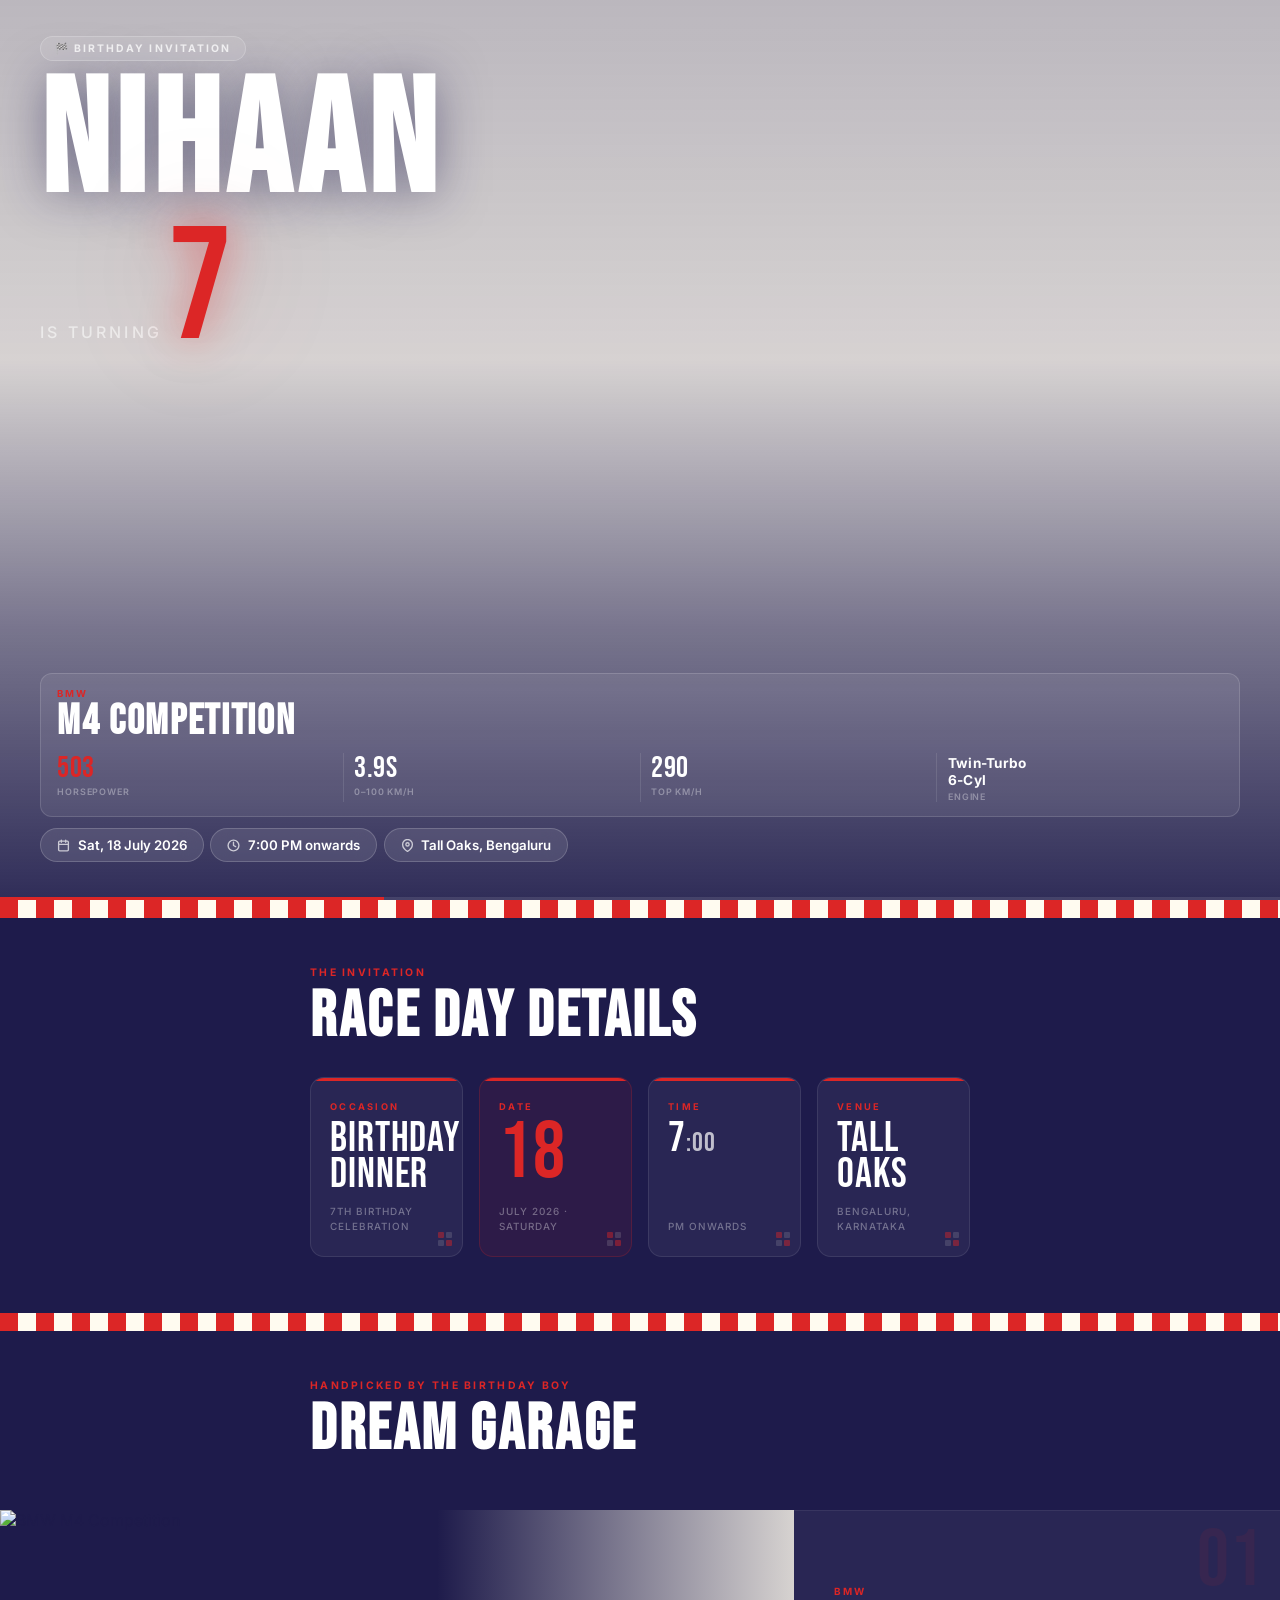
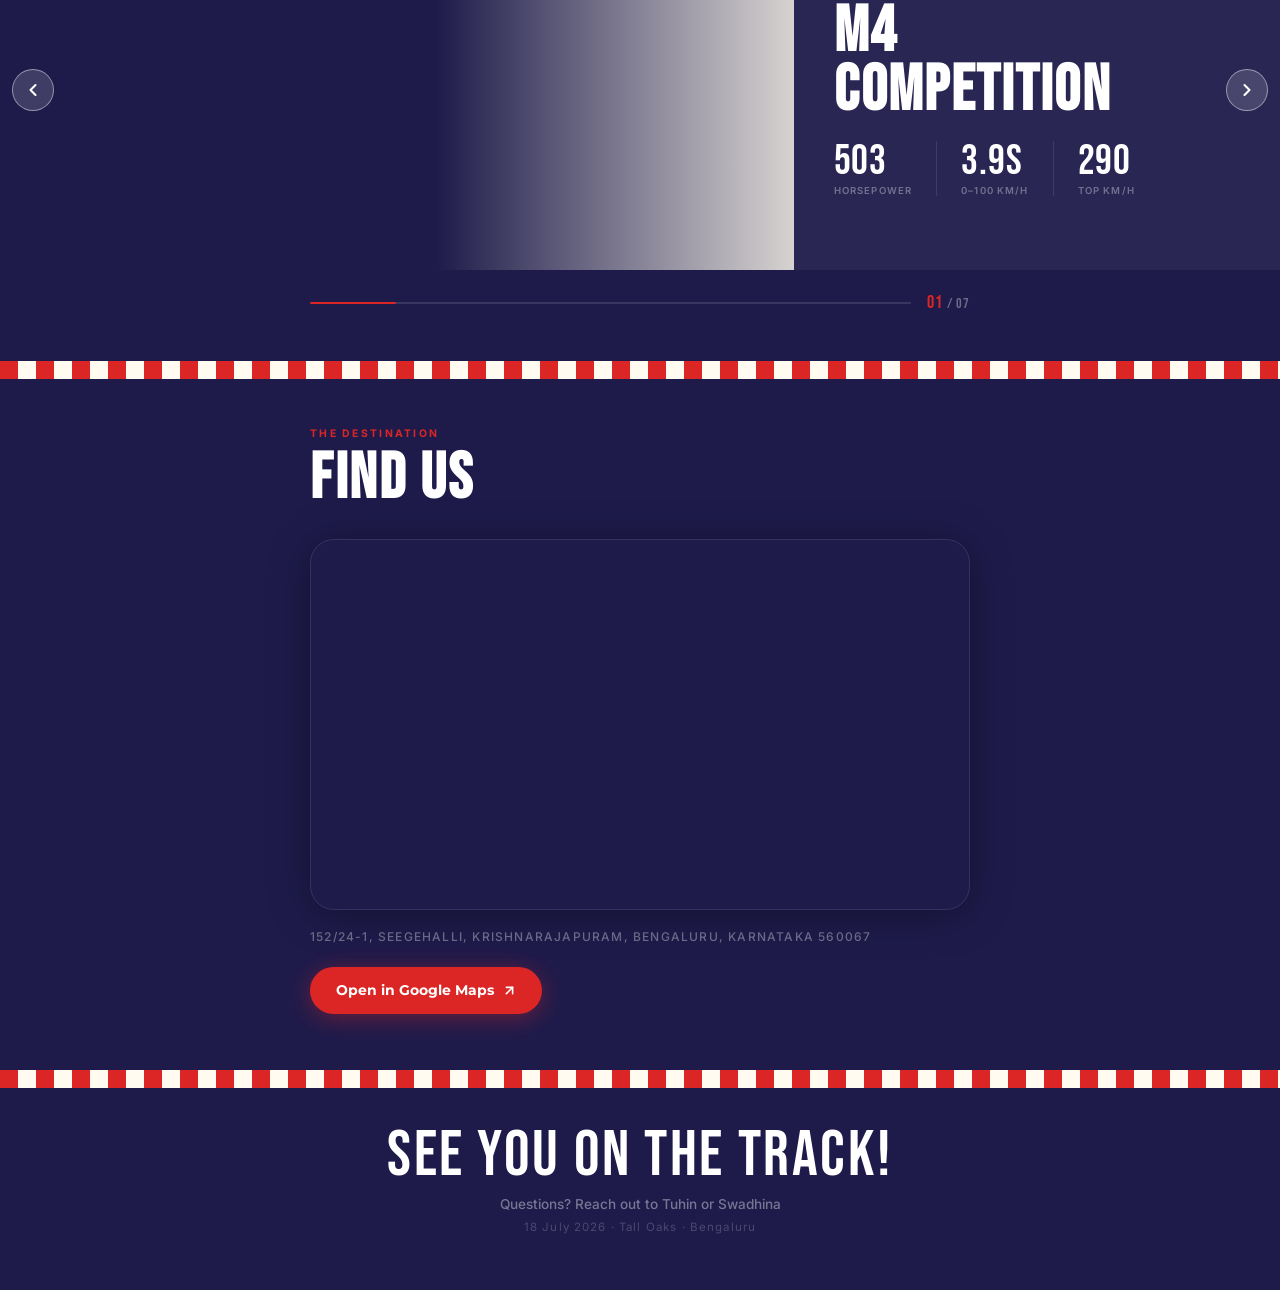
==== commit a2ee266b: "feat: unified dark indigo theme across all sections - no cream/white - Dream Garage: indigo bg, glas" ====
--- a/index.html
+++ b/index.html
@@ -169,7 +169,7 @@
           </div>
 
           <!-- Venue -->
-          <div class="rd-card">
+          <a class="rd-card rd-card--venue-link" href="https://maps.app.goo.gl/MPazFb7qdbaah4wt5" target="_blank" rel="noopener" aria-label="Open Tall Oaks in Google Maps">
             <div class="rd-top-bar"></div>
             <span class="rd-lbl">Venue</span>
             <div class="rd-val">Tall<br>Oaks</div>
@@ -178,7 +178,7 @@
               <span style="background:var(--red)"></span><span style="background:rgba(255,251,240,0.3)"></span>
               <span style="background:rgba(255,251,240,0.3)"></span><span style="background:var(--red)"></span>
             </div>
-          </div>
+          </a>
 
         </div>
       </div>
@@ -193,7 +193,7 @@
 
       <div class="container garage-hdr">
         <p class="eyebrow">Handpicked by the birthday boy</p>
-        <h2 class="section-title">Dream Garage</h2>
+        <h2 class="section-title details-title">Dream Garage</h2>
       </div>
 
       <div class="garage-wrap">
--- a/style.css
+++ b/style.css
@@ -465,11 +465,25 @@
 
 .rd-corner span { border-radius: 1px; }
 
+/* Venue card is a link — reset anchor defaults */
+a.rd-card--venue-link {
+  text-decoration: none;
+  color: inherit;
+  display: flex;
+  -webkit-tap-highlight-color: transparent;
+}
+
+a.rd-card--venue-link:hover {
+  background: rgba(255,255,255,0.09);
+  border-color: rgba(220,38,38,0.35);
+  transform: translateY(-3px);
+}
+
 /* ══════════════════════════════════════
    GARAGE SECTION
 ══════════════════════════════════════ */
 .garage-section {
-  background: var(--ivory);
+  background: var(--indigo);
   padding-bottom: 3rem;
 }
 
@@ -529,7 +543,8 @@
 
 /* Info panel */
 .garage-info {
-  background: var(--cream);
+  background: rgba(255,255,255,0.05);
+  border-top: 1px solid rgba(255,255,255,0.07);
   padding: 1.5rem 1.25rem 1.75rem;
   position: relative;
   flex: 1;
@@ -564,7 +579,7 @@
   font-family: var(--ff-display);
   font-size: clamp(2.4rem, 10vw, 4rem);
   letter-spacing: 0.03em;
-  color: var(--indigo);
+  color: var(--white);
   line-height: 0.92;
   margin-bottom: 1.25rem;
 }
@@ -581,7 +596,7 @@
   gap: 0.15rem;
   padding-right: 1.5rem;
   margin-right: 1.5rem;
-  border-right: 1px solid var(--border);
+  border-right: 1px solid rgba(255,255,255,0.1);
 }
 
 .gstat:last-child { border-right: none; margin-right: 0; padding-right: 0; }
@@ -589,7 +604,7 @@
 .gval {
   font-family: var(--ff-display);
   font-size: clamp(1.7rem, 7vw, 2.6rem);
-  color: var(--indigo);
+  color: var(--white);
   letter-spacing: 0.02em;
   line-height: 1;
 }
@@ -599,7 +614,7 @@
   font-weight: 600;
   letter-spacing: 0.12em;
   text-transform: uppercase;
-  color: var(--muted);
+  color: rgba(255,255,255,0.35);
 }
 
 /* Nav buttons */
@@ -643,7 +658,7 @@
 .g-progress-track {
   flex: 1;
   height: 2px;
-  background: var(--border);
+  background: rgba(255,255,255,0.12);
   border-radius: 999px;
   overflow: hidden;
 }
@@ -660,7 +675,7 @@
   font-family: var(--ff-display);
   font-size: 0.9rem;
   letter-spacing: 0.06em;
-  color: var(--muted);
+  color: rgba(255,255,255,0.35);
   white-space: nowrap;
   flex-shrink: 0;
 }
@@ -674,18 +689,20 @@
    LOCATION
 ══════════════════════════════════════ */
 .location-section {
-  background: var(--cream);
+  background: var(--indigo);
   padding: 3rem 0 3.5rem;
 }
+
+.location-section .section-title { color: var(--white); }
 
 .map-wrap {
   width: 100%;
   aspect-ratio: 4 / 3;
   border-radius: var(--r-lg);
   overflow: hidden;
-  border: 1px solid var(--border);
+  border: 1px solid rgba(255,255,255,0.1);
   margin-bottom: 1rem;
-  box-shadow: 0 4px 28px rgba(30,27,75,0.08);
+  box-shadow: 0 4px 40px rgba(0,0,0,0.35);
 }
 
 .map-wrap iframe {
@@ -696,9 +713,12 @@
 }
 
 .address {
-  font-size: 0.82rem;
-  color: var(--muted);
-  line-height: 1.65;
+  font-size: 0.75rem;
+  font-weight: 500;
+  letter-spacing: 0.1em;
+  text-transform: uppercase;
+  color: rgba(255,255,255,0.35);
+  line-height: 1.75;
   margin-bottom: 1.25rem;
 }
 
@@ -715,20 +735,20 @@
   padding: 0.9rem 1.6rem;
   border-radius: 999px;
   text-decoration: none;
-  box-shadow: 0 4px 18px rgba(220,38,38,0.35);
+  box-shadow: 0 4px 24px rgba(220,38,38,0.4);
   transition: background 0.2s, transform 0.15s, box-shadow 0.2s;
 }
 
 .map-btn:hover {
   background: var(--red-dark);
   transform: translateY(-2px);
-  box-shadow: 0 8px 28px rgba(220,38,38,0.4);
+  box-shadow: 0 8px 32px rgba(220,38,38,0.5);
 }
 
 /* ══════════════════════════════════════
    FOOTER
 ══════════════════════════════════════ */
-.site-footer { background: var(--cream); }
+.site-footer { background: var(--indigo); }
 
 .footer-inner {
   padding: 2.25rem 1.25rem 3.5rem;
@@ -739,7 +759,7 @@
   font-family: var(--ff-display);
   font-size: clamp(2.2rem, 9vw, 4rem);
   letter-spacing: 0.04em;
-  color: var(--indigo);
+  color: var(--white);
   line-height: 1;
   margin-bottom: 0.5rem;
 }
@@ -747,14 +767,14 @@
 .footer-sub {
   font-size: 0.85rem;
   font-weight: 500;
-  color: var(--muted);
+  color: rgba(255,255,255,0.4);
   margin-bottom: 0.3rem;
 }
 
 .footer-meta {
   font-size: 0.72rem;
   letter-spacing: 0.1em;
-  color: rgba(124,111,92,0.55);
+  color: rgba(255,255,255,0.2);
   margin-top: 0.5rem;
 }
 
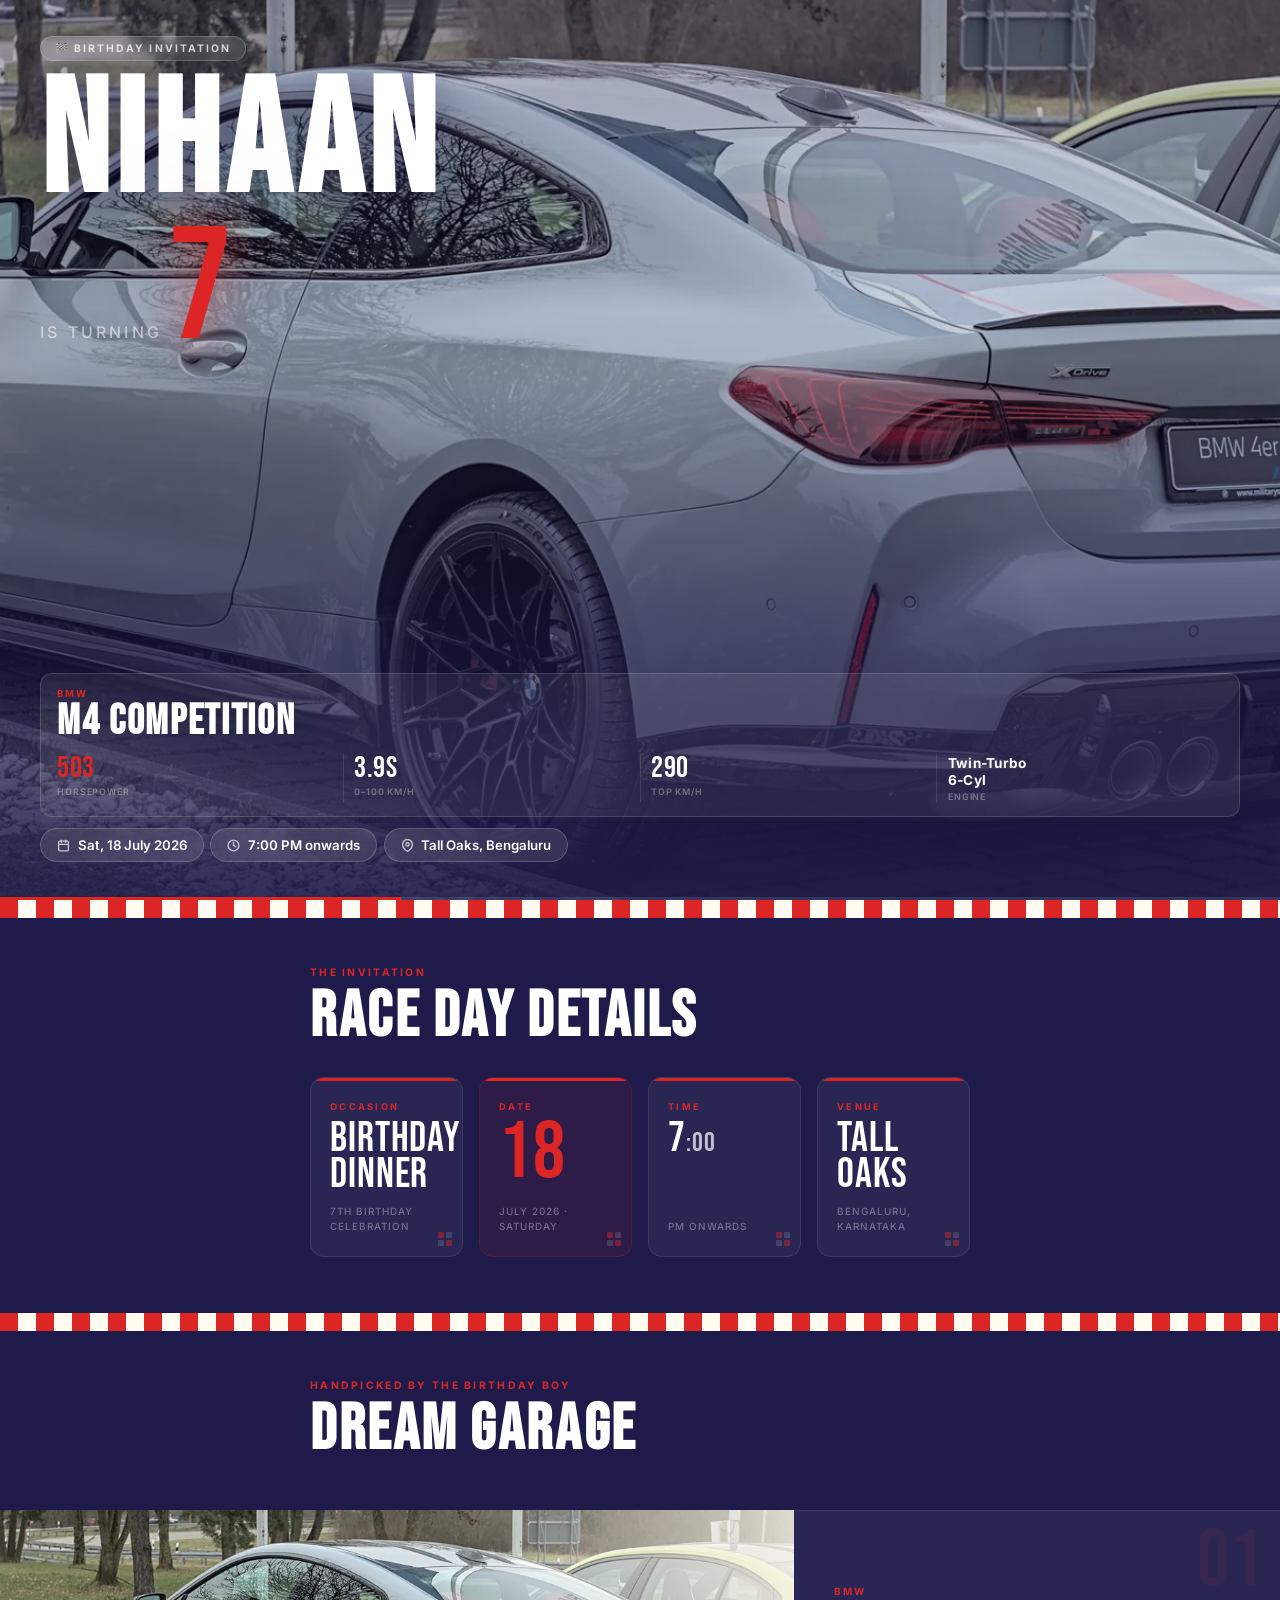
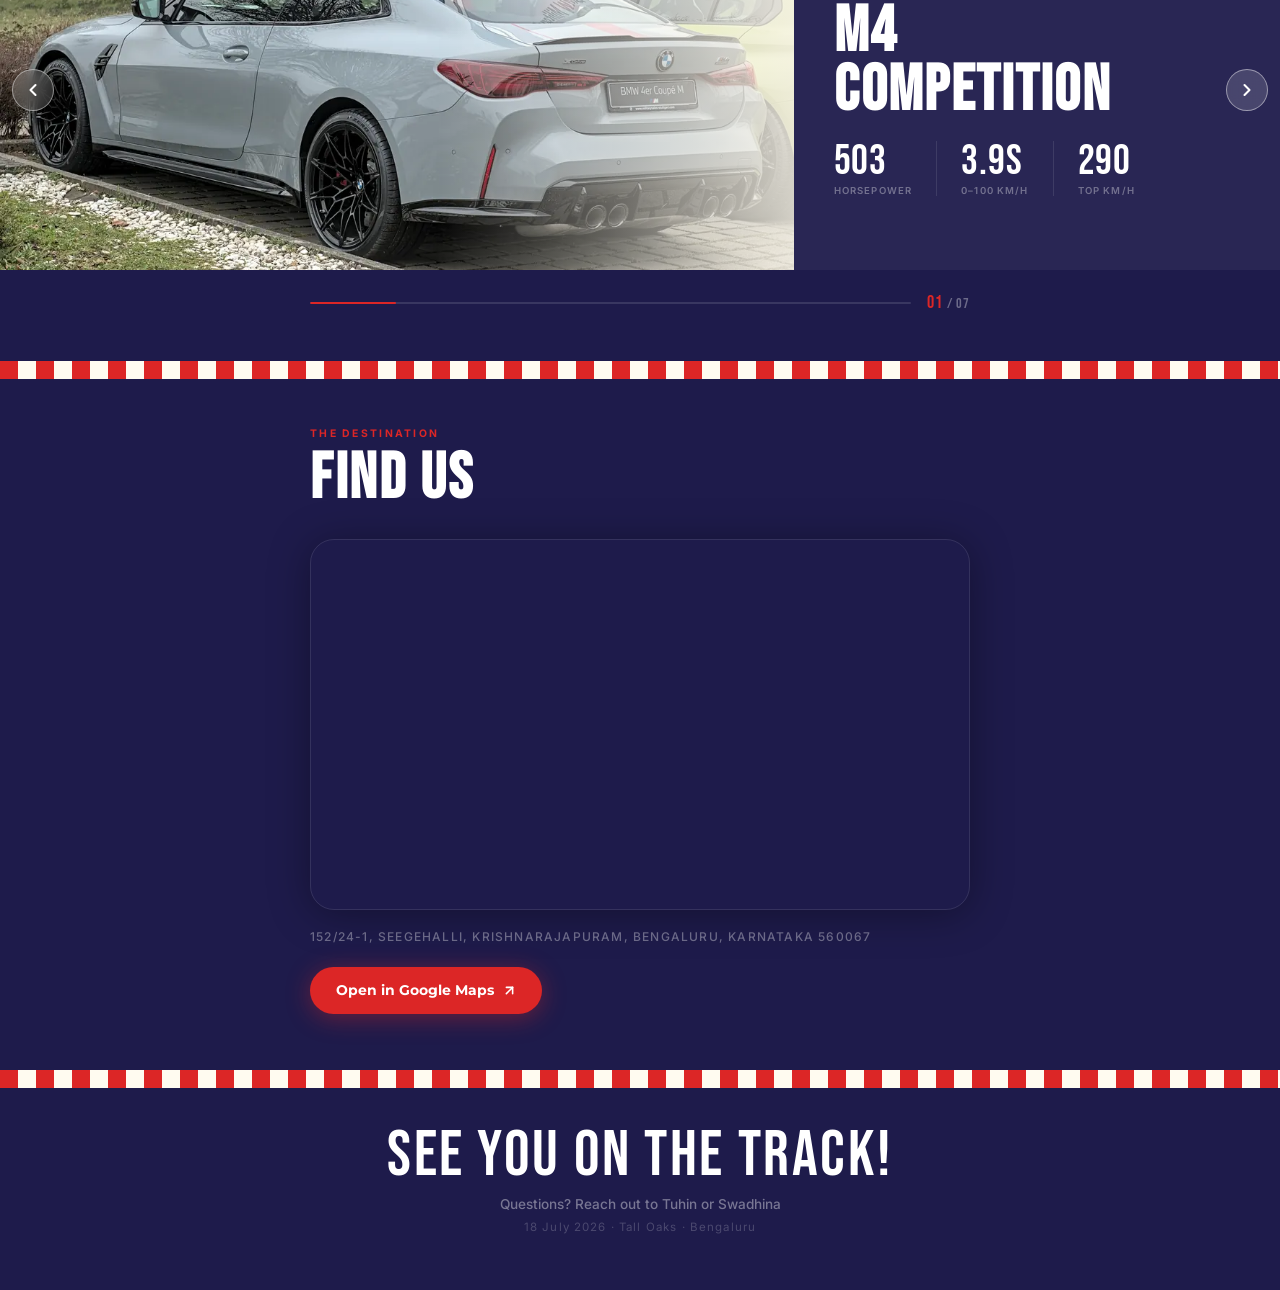
==== commit 6e2a86cd: "perf: optimize images for fast mobile first paint - Resize/recompress 7 hero+garage images: 41.7MB -" ====
--- a/index.html
+++ b/index.html
@@ -28,6 +28,9 @@
   <meta name="twitter:description" content="Join us for Nihaan's 7th birthday dinner on Saturday, 18 July 2026 at Tall Oaks, Bengaluru. 7:00 PM onwards." />
   <meta name="twitter:image"       content="https://tuhinmohanta.github.io/nihaan-birthday-2026/og-image.jpg" />
 
+  <!-- Preload only the first hero image so it paints fast on mobile -->
+  <link rel="preload" as="image" href="img/bmw-m4.webp" type="image/webp" fetchpriority="high" />
+
   <link rel="preconnect" href="https://fonts.googleapis.com" />
   <link rel="preconnect" href="https://fonts.gstatic.com" crossorigin />
   <link href="https://fonts.googleapis.com/css2?family=Bebas+Neue&family=Montserrat:wght@700;800;900&family=Inter:wght@400;500;600;700&display=swap" rel="stylesheet" />
@@ -41,13 +44,48 @@
   <header class="hero">
 
     <div class="hero-bg" id="heroBg">
-      <div class="bg-slide is-active"><img src="img/bmw-m4.jpg" alt="" /></div>
-      <div class="bg-slide"><img src="img/lamborghini-revuelto.jpg" alt="" /></div>
-      <div class="bg-slide"><img src="img/ferrari-296.jpg" alt="" /></div>
-      <div class="bg-slide"><img src="img/bmw-m8.jpg" alt="" /></div>
-      <div class="bg-slide"><img src="img/bugatti-chiron.jpg" alt="" /></div>
-      <div class="bg-slide"><img src="img/mercedes-amg-one.jpg" alt="" /></div>
-      <div class="bg-slide"><img src="img/bugatti-bolide.jpg" alt="" /></div>
+      <div class="bg-slide is-active">
+        <picture>
+          <source srcset="img/bmw-m4.webp" type="image/webp" />
+          <img src="img/bmw-m4.jpg" alt="" width="1920" height="935" fetchpriority="high" decoding="async" />
+        </picture>
+      </div>
+      <div class="bg-slide">
+        <picture>
+          <source data-srcset="img/lamborghini-revuelto.webp" type="image/webp" />
+          <img data-src="img/lamborghini-revuelto.jpg" alt="" decoding="async" />
+        </picture>
+      </div>
+      <div class="bg-slide">
+        <picture>
+          <source data-srcset="img/ferrari-296.webp" type="image/webp" />
+          <img data-src="img/ferrari-296.jpg" alt="" decoding="async" />
+        </picture>
+      </div>
+      <div class="bg-slide">
+        <picture>
+          <source data-srcset="img/bmw-m8.webp" type="image/webp" />
+          <img data-src="img/bmw-m8.jpg" alt="" decoding="async" />
+        </picture>
+      </div>
+      <div class="bg-slide">
+        <picture>
+          <source data-srcset="img/bugatti-chiron.webp" type="image/webp" />
+          <img data-src="img/bugatti-chiron.jpg" alt="" decoding="async" />
+        </picture>
+      </div>
+      <div class="bg-slide">
+        <picture>
+          <source data-srcset="img/mercedes-amg-one.webp" type="image/webp" />
+          <img data-src="img/mercedes-amg-one.jpg" alt="" decoding="async" />
+        </picture>
+      </div>
+      <div class="bg-slide">
+        <picture>
+          <source data-srcset="img/bugatti-bolide.webp" type="image/webp" />
+          <img data-src="img/bugatti-bolide.jpg" alt="" decoding="async" />
+        </picture>
+      </div>
     </div>
 
     <div class="hero-overlay"></div>
@@ -200,7 +238,7 @@
         <div class="garage-track" id="garageTrack">
 
           <article class="garage-slide">
-            <div class="garage-img"><img src="img/bmw-m4.jpg" alt="BMW M4 Competition" loading="lazy" /></div>
+            <div class="garage-img"><picture><source srcset="img/bmw-m4-sm.webp" type="image/webp" /><img src="img/bmw-m4-sm.jpg" alt="BMW M4 Competition" loading="lazy" decoding="async" /></picture></div>
             <div class="garage-info">
               <span class="g-num" aria-hidden="true">01</span>
               <span class="g-brand">BMW</span>
@@ -214,7 +252,7 @@
           </article>
 
           <article class="garage-slide">
-            <div class="garage-img"><img src="img/lamborghini-revuelto.jpg" alt="Lamborghini Revuelto" loading="lazy" /></div>
+            <div class="garage-img"><picture><source srcset="img/lamborghini-revuelto-sm.webp" type="image/webp" /><img src="img/lamborghini-revuelto-sm.jpg" alt="Lamborghini Revuelto" loading="lazy" decoding="async" /></picture></div>
             <div class="garage-info">
               <span class="g-num" aria-hidden="true">02</span>
               <span class="g-brand">Lamborghini</span>
@@ -228,7 +266,7 @@
           </article>
 
           <article class="garage-slide">
-            <div class="garage-img"><img src="img/ferrari-296.jpg" alt="Ferrari 296 Spider" loading="lazy" /></div>
+            <div class="garage-img"><picture><source srcset="img/ferrari-296-sm.webp" type="image/webp" /><img src="img/ferrari-296-sm.jpg" alt="Ferrari 296 Spider" loading="lazy" decoding="async" /></picture></div>
             <div class="garage-info">
               <span class="g-num" aria-hidden="true">03</span>
               <span class="g-brand">Ferrari</span>
@@ -242,7 +280,7 @@
           </article>
 
           <article class="garage-slide">
-            <div class="garage-img"><img src="img/bmw-m8.jpg" alt="BMW M8 Competition" loading="lazy" /></div>
+            <div class="garage-img"><picture><source srcset="img/bmw-m8-sm.webp" type="image/webp" /><img src="img/bmw-m8-sm.jpg" alt="BMW M8 Competition" loading="lazy" decoding="async" /></picture></div>
             <div class="garage-info">
               <span class="g-num" aria-hidden="true">04</span>
               <span class="g-brand">BMW</span>
@@ -256,7 +294,7 @@
           </article>
 
           <article class="garage-slide">
-            <div class="garage-img"><img src="img/bugatti-chiron.jpg" alt="Bugatti Chiron" loading="lazy" /></div>
+            <div class="garage-img"><picture><source srcset="img/bugatti-chiron-sm.webp" type="image/webp" /><img src="img/bugatti-chiron-sm.jpg" alt="Bugatti Chiron" loading="lazy" decoding="async" /></picture></div>
             <div class="garage-info">
               <span class="g-num" aria-hidden="true">05</span>
               <span class="g-brand">Bugatti</span>
@@ -270,7 +308,7 @@
           </article>
 
           <article class="garage-slide">
-            <div class="garage-img"><img src="img/mercedes-amg-one.jpg" alt="Mercedes-AMG ONE" loading="lazy" /></div>
+            <div class="garage-img"><picture><source srcset="img/mercedes-amg-one-sm.webp" type="image/webp" /><img src="img/mercedes-amg-one-sm.jpg" alt="Mercedes-AMG ONE" loading="lazy" decoding="async" /></picture></div>
             <div class="garage-info">
               <span class="g-num" aria-hidden="true">06</span>
               <span class="g-brand">Mercedes-AMG</span>
@@ -284,7 +322,7 @@
           </article>
 
           <article class="garage-slide">
-            <div class="garage-img"><img src="img/bugatti-bolide.jpg" alt="Bugatti Bolide" loading="lazy" /></div>
+            <div class="garage-img"><picture><source srcset="img/bugatti-bolide-sm.webp" type="image/webp" /><img src="img/bugatti-bolide-sm.jpg" alt="Bugatti Bolide" loading="lazy" decoding="async" /></picture></div>
             <div class="garage-info">
               <span class="g-num" aria-hidden="true">07</span>
               <span class="g-brand">Bugatti</span>
--- a/style.css
+++ b/style.css
@@ -27,8 +27,8 @@
 
 body {
   font-family: var(--ff-body);
-  background: var(--cream);
-  color: var(--indigo);
+  background: var(--indigo);
+  color: var(--white);
   -webkit-font-smoothing: antialiased;
   overflow-x: hidden;
 }
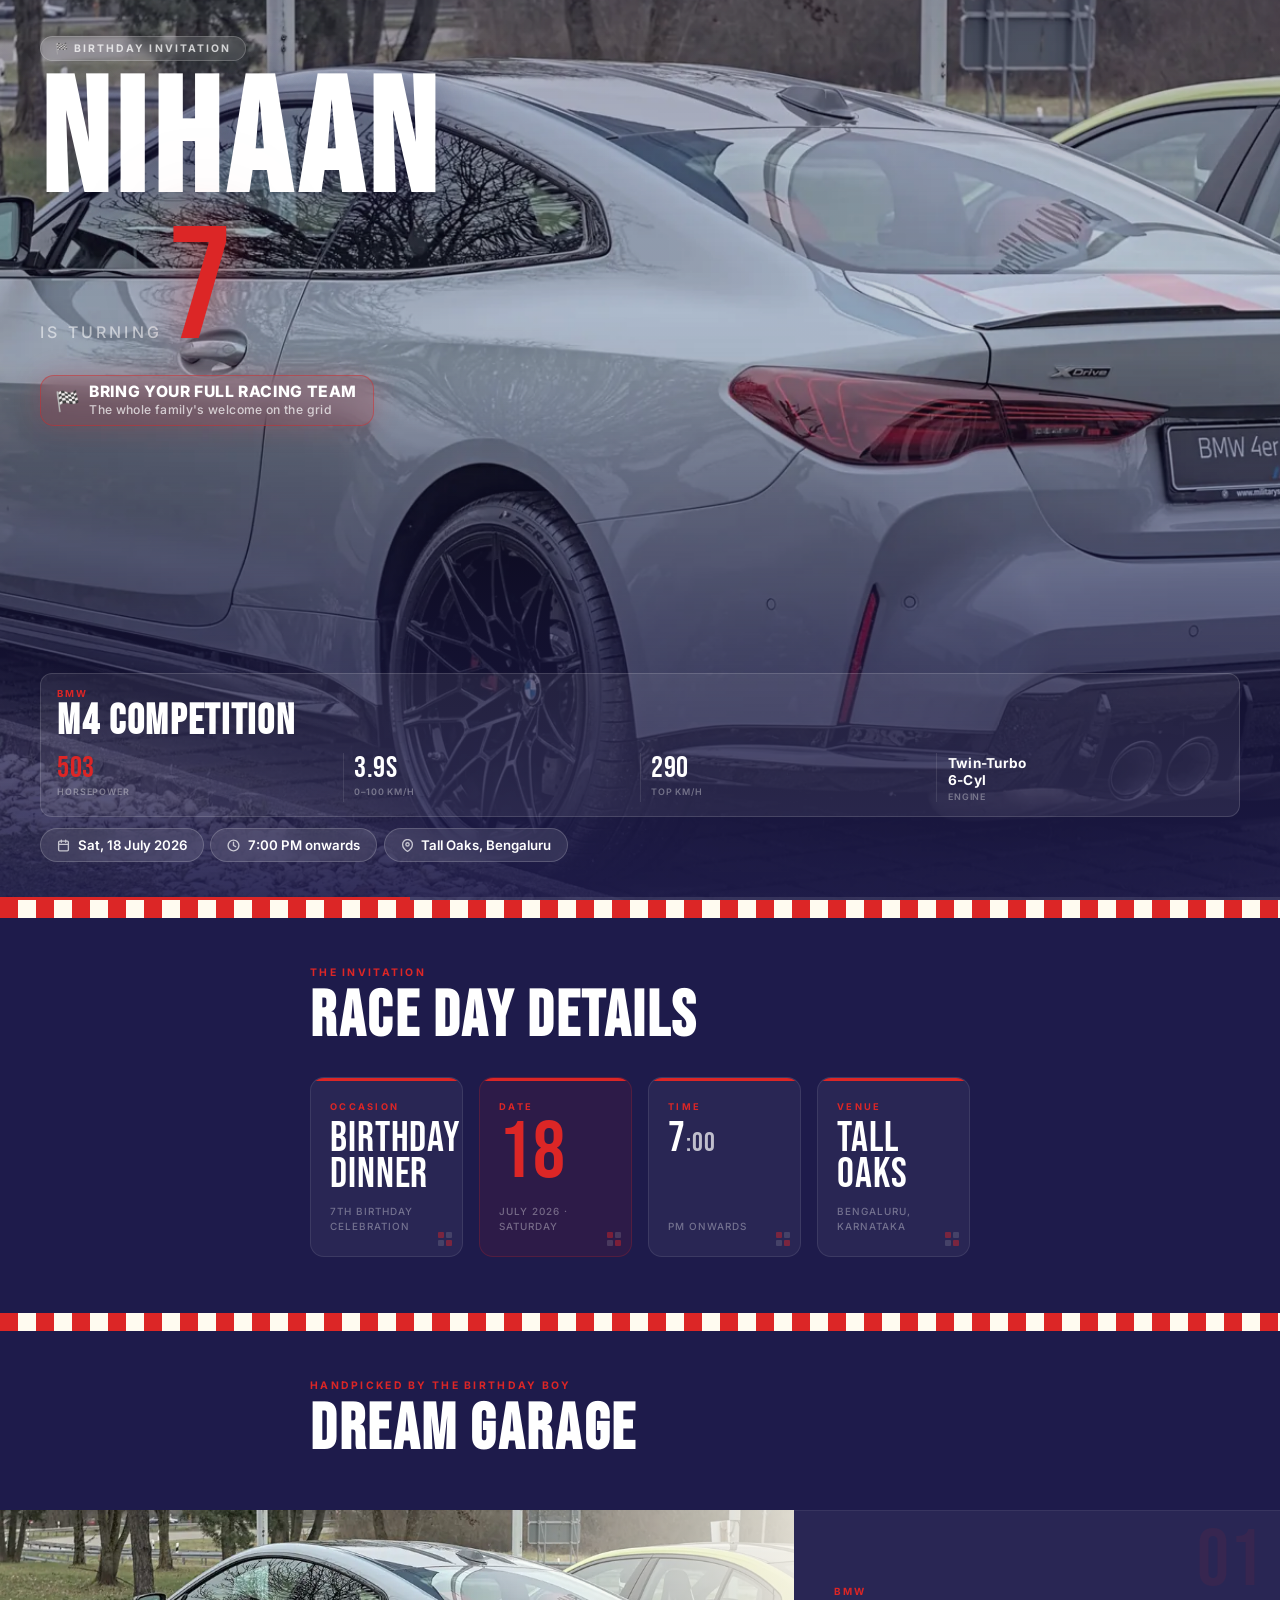
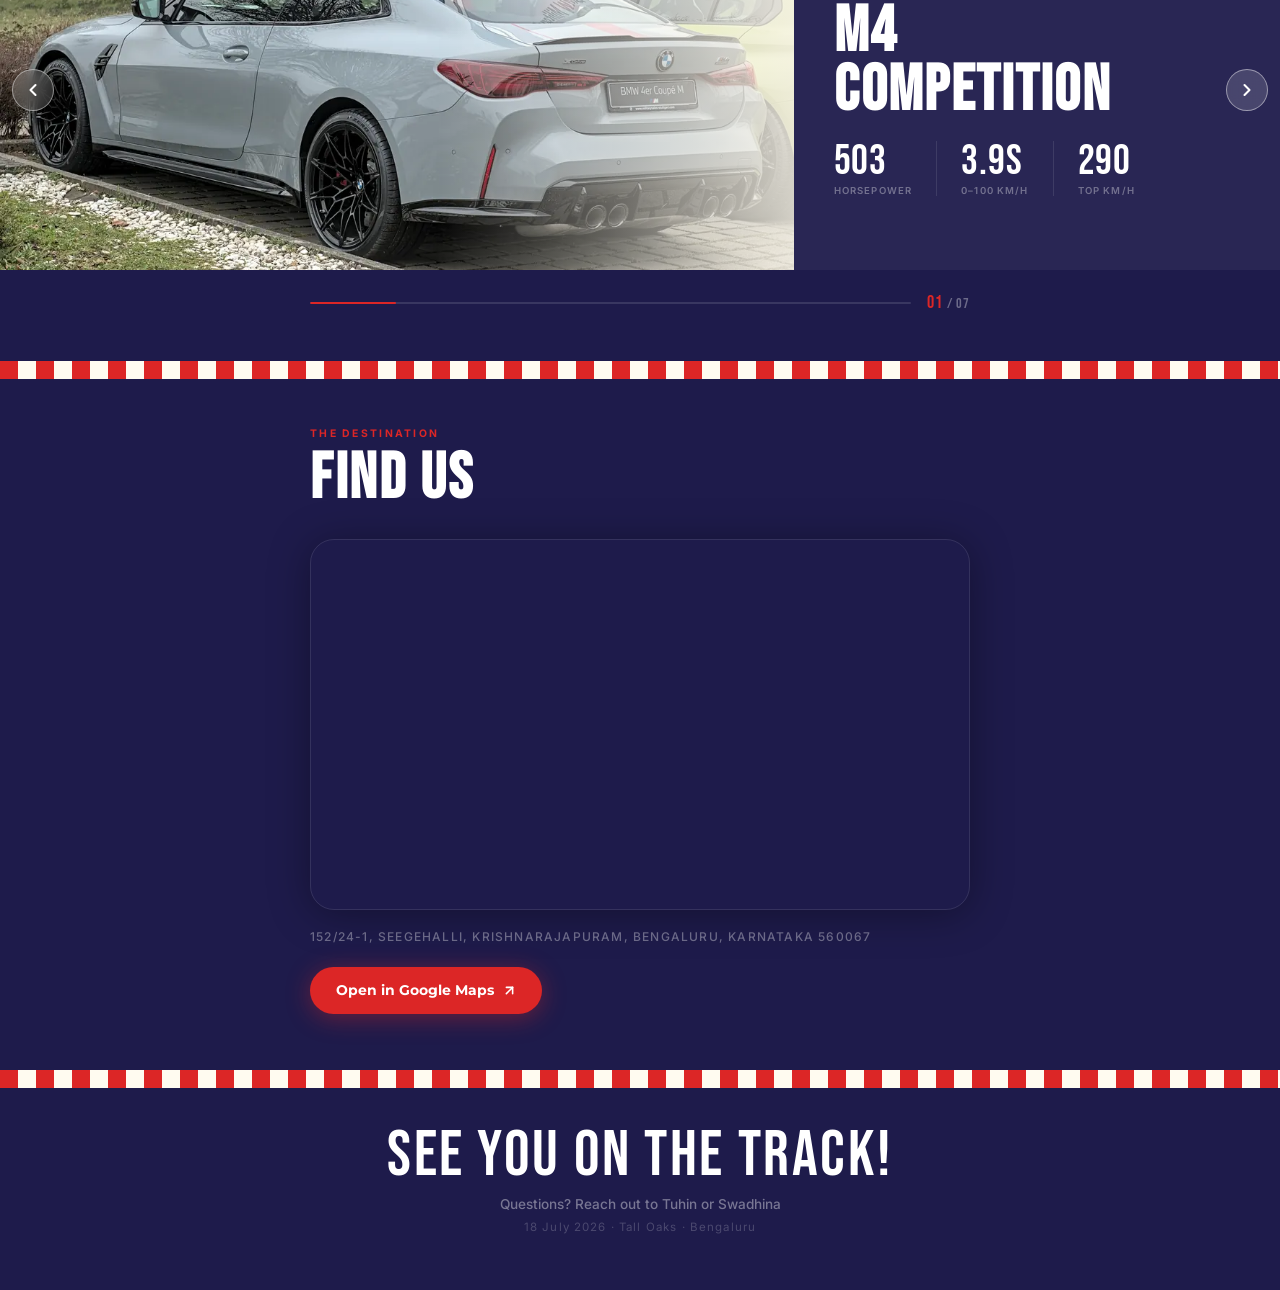
==== commit 67a4f8c3: "feat: add family invitation callout in hero - Red-tinted glass "pit-board" CTA under the "7": "Bring" ====
--- a/index.html
+++ b/index.html
@@ -98,6 +98,14 @@
         <div class="hero-turning-row">
           <p class="hero-line">is turning</p>
           <span class="hero-seven" aria-hidden="true">7</span>
+        </div>
+
+        <div class="hero-crew">
+          <span class="hero-crew-flag" aria-hidden="true">🏁</span>
+          <span class="hero-crew-body">
+            <span class="hero-crew-main">Bring your full racing team</span>
+            <span class="hero-crew-sub">The whole family's welcome on the grid</span>
+          </span>
         </div>
       </div>
 
--- a/style.css
+++ b/style.css
@@ -207,6 +207,62 @@
   text-shadow:
     0 0 40px rgba(220, 38, 38, 0.55),
     0 0 120px rgba(220, 38, 38, 0.25);
+}
+
+/* Family call-to-action — pit-board callout under the "7" */
+.hero-crew {
+  display: inline-flex;
+  align-items: center;
+  gap: 0.6rem;
+  width: fit-content;
+  max-width: 100%;
+  margin-top: 1.1rem;
+  padding: 0.5rem 1rem 0.5rem 0.85rem;
+  background: rgba(220, 38, 38, 0.16);
+  border: 1px solid rgba(220, 38, 38, 0.45);
+  border-radius: 14px;
+  backdrop-filter: blur(10px);
+  -webkit-backdrop-filter: blur(10px);
+  box-shadow: 0 0 28px rgba(220, 38, 38, 0.18);
+  animation: crewGlow 3.6s ease-in-out infinite;
+}
+
+.hero-crew-flag {
+  font-size: 1.25rem;
+  line-height: 1;
+  flex-shrink: 0;
+}
+
+.hero-crew-body {
+  display: flex;
+  flex-direction: column;
+  gap: 0.1rem;
+}
+
+.hero-crew-main {
+  font-family: var(--ff-body);
+  font-size: clamp(0.82rem, 3.6vw, 0.98rem);
+  font-weight: 800;
+  letter-spacing: 0.04em;
+  text-transform: uppercase;
+  color: var(--white);
+  line-height: 1.05;
+}
+
+.hero-crew-sub {
+  font-size: clamp(0.66rem, 2.9vw, 0.76rem);
+  font-weight: 500;
+  letter-spacing: 0.03em;
+  color: rgba(255, 255, 255, 0.7);
+}
+
+@keyframes crewGlow {
+  0%, 100% { box-shadow: 0 0 22px rgba(220, 38, 38, 0.16); }
+  50%      { box-shadow: 0 0 40px rgba(220, 38, 38, 0.34); }
+}
+
+@media (prefers-reduced-motion: reduce) {
+  .hero-crew { animation: none; }
 }
 
 /* Bottom meta */
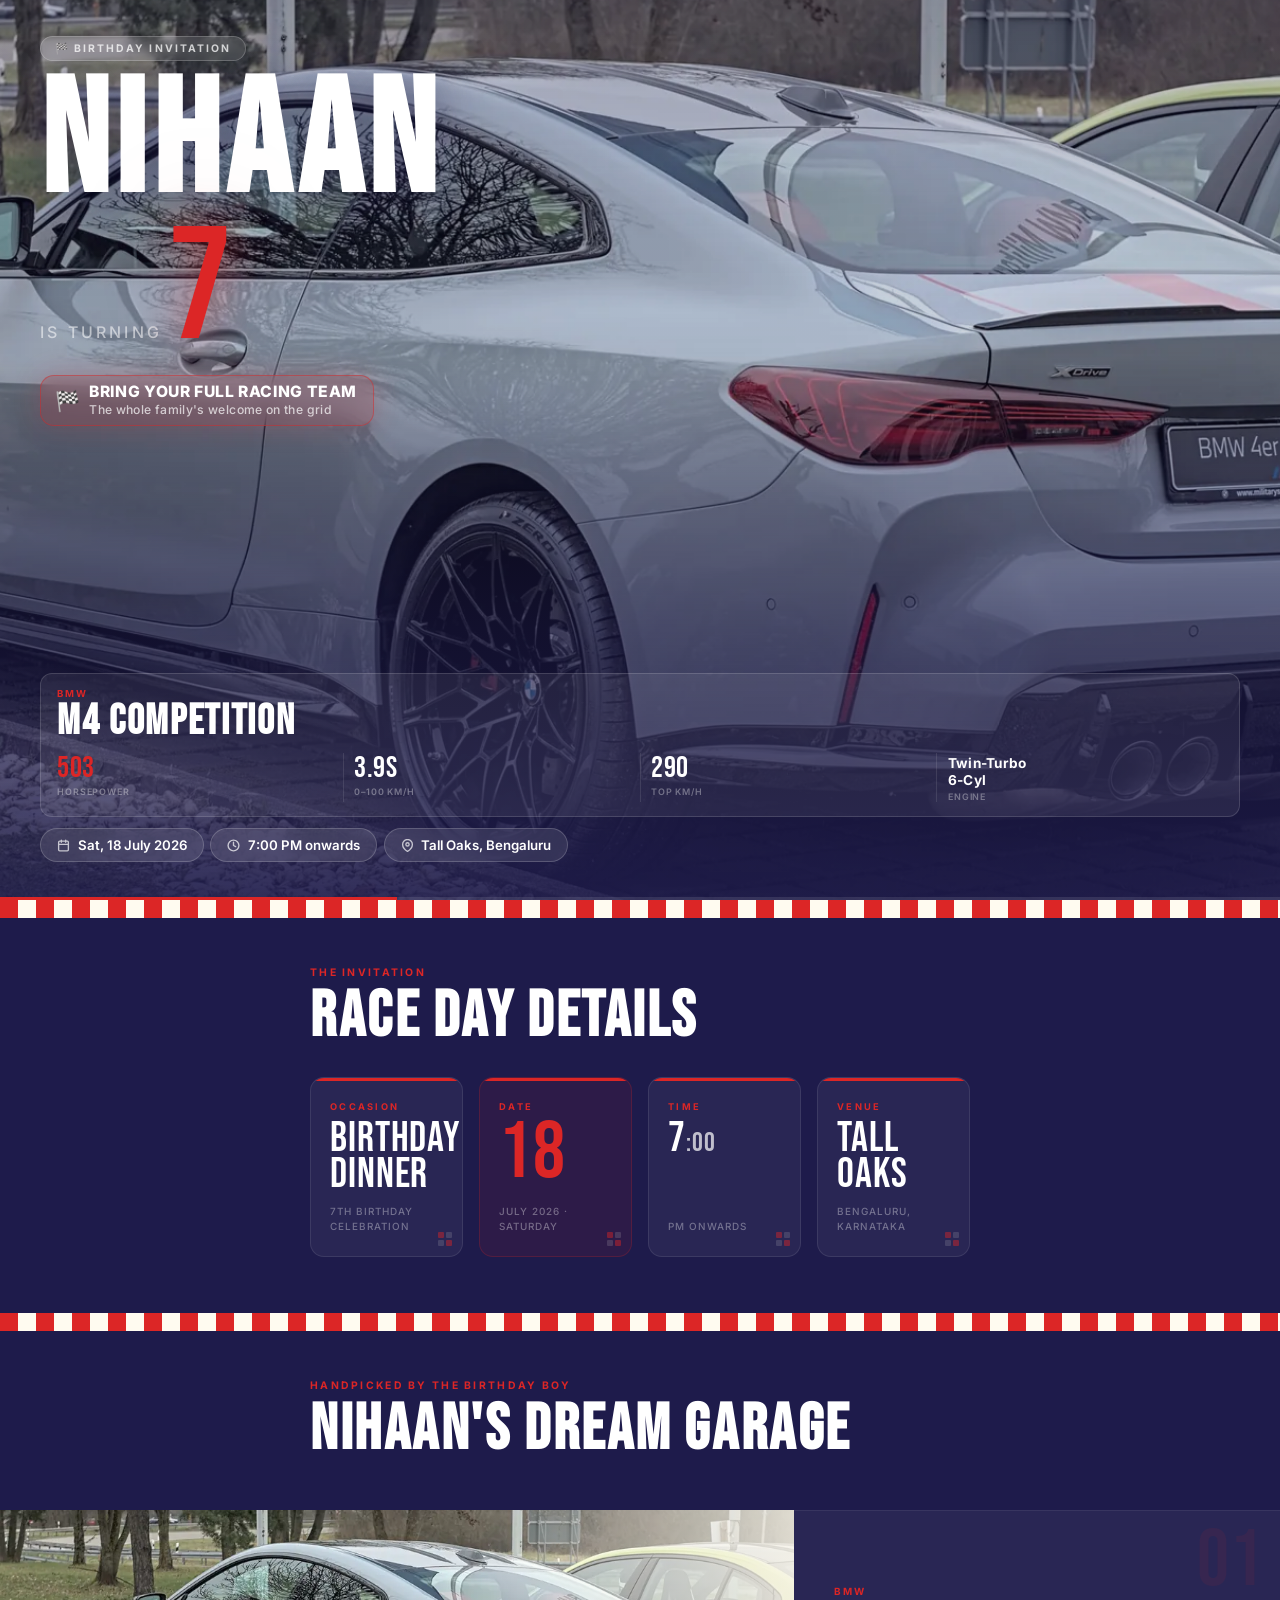
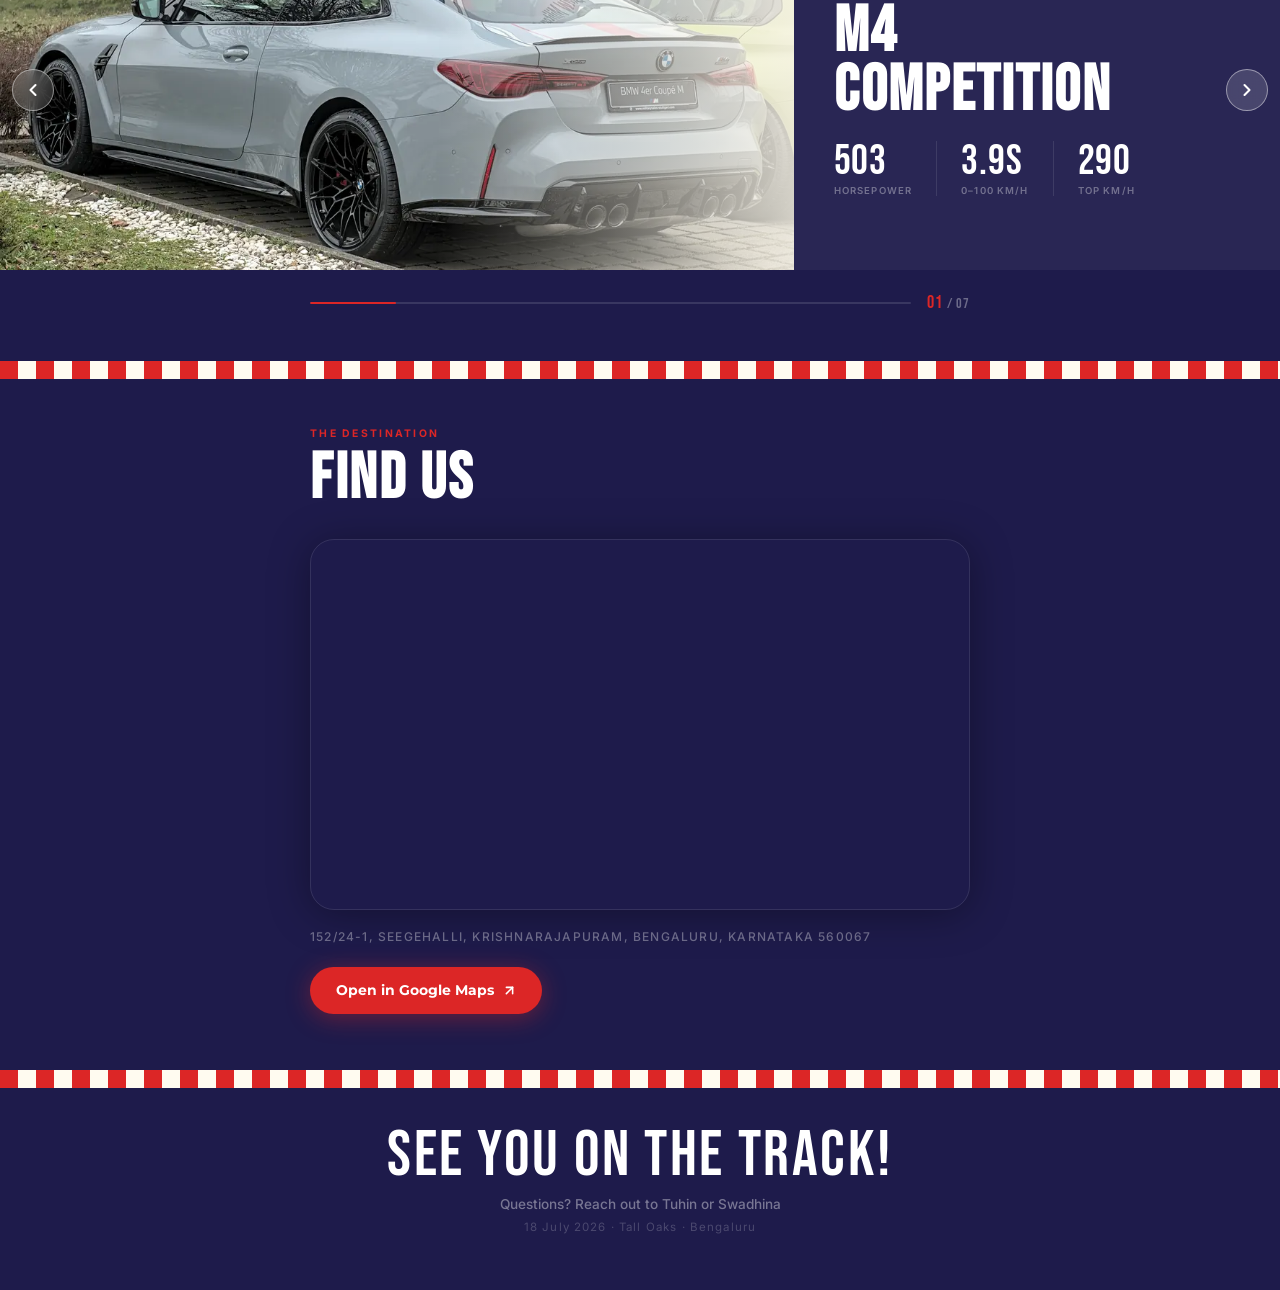
==== commit 0103fe62: "copy: rename "Dream Garage" to "Nihaan's Dream Garage" Co-Authored-By: Claude Opus 4.8 (1M context) " ====
--- a/index.html
+++ b/index.html
@@ -239,7 +239,7 @@
 
       <div class="container garage-hdr">
         <p class="eyebrow">Handpicked by the birthday boy</p>
-        <h2 class="section-title details-title">Dream Garage</h2>
+        <h2 class="section-title details-title">Nihaan's Dream Garage</h2>
       </div>
 
       <div class="garage-wrap">
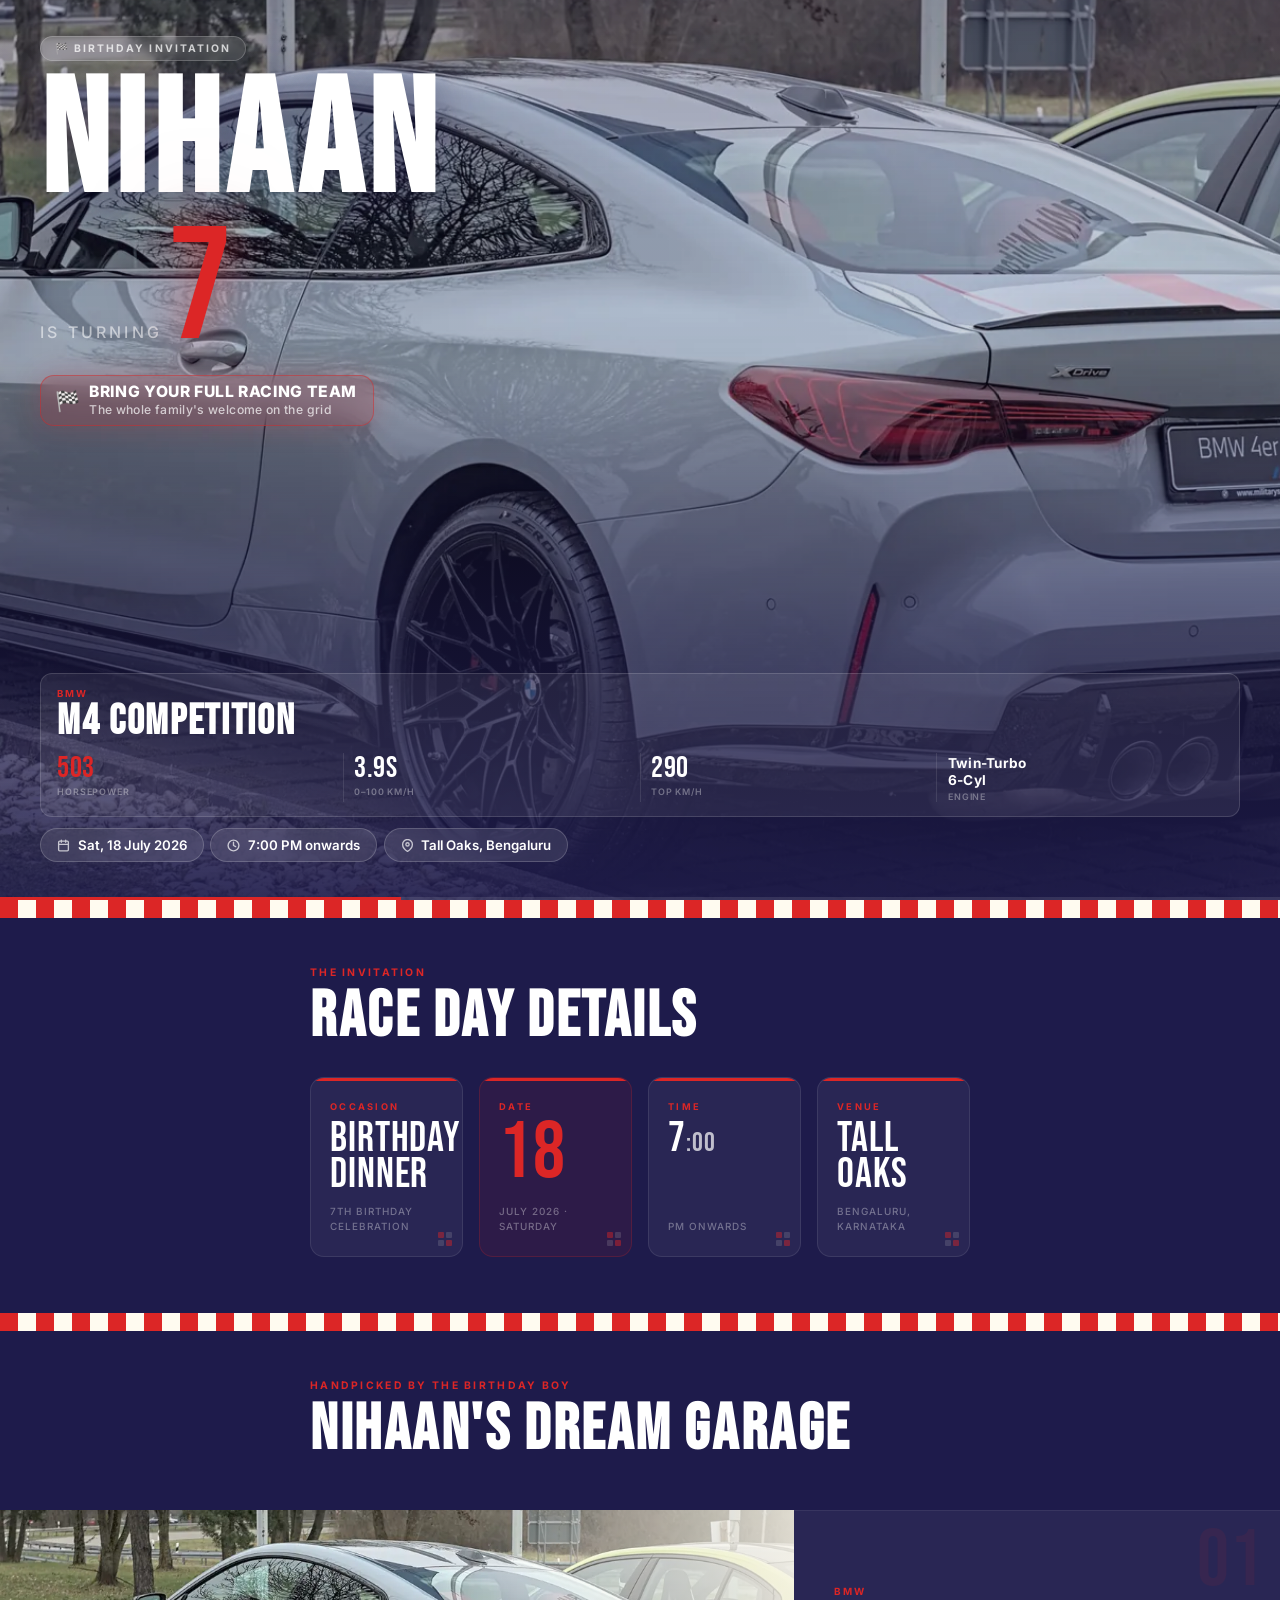
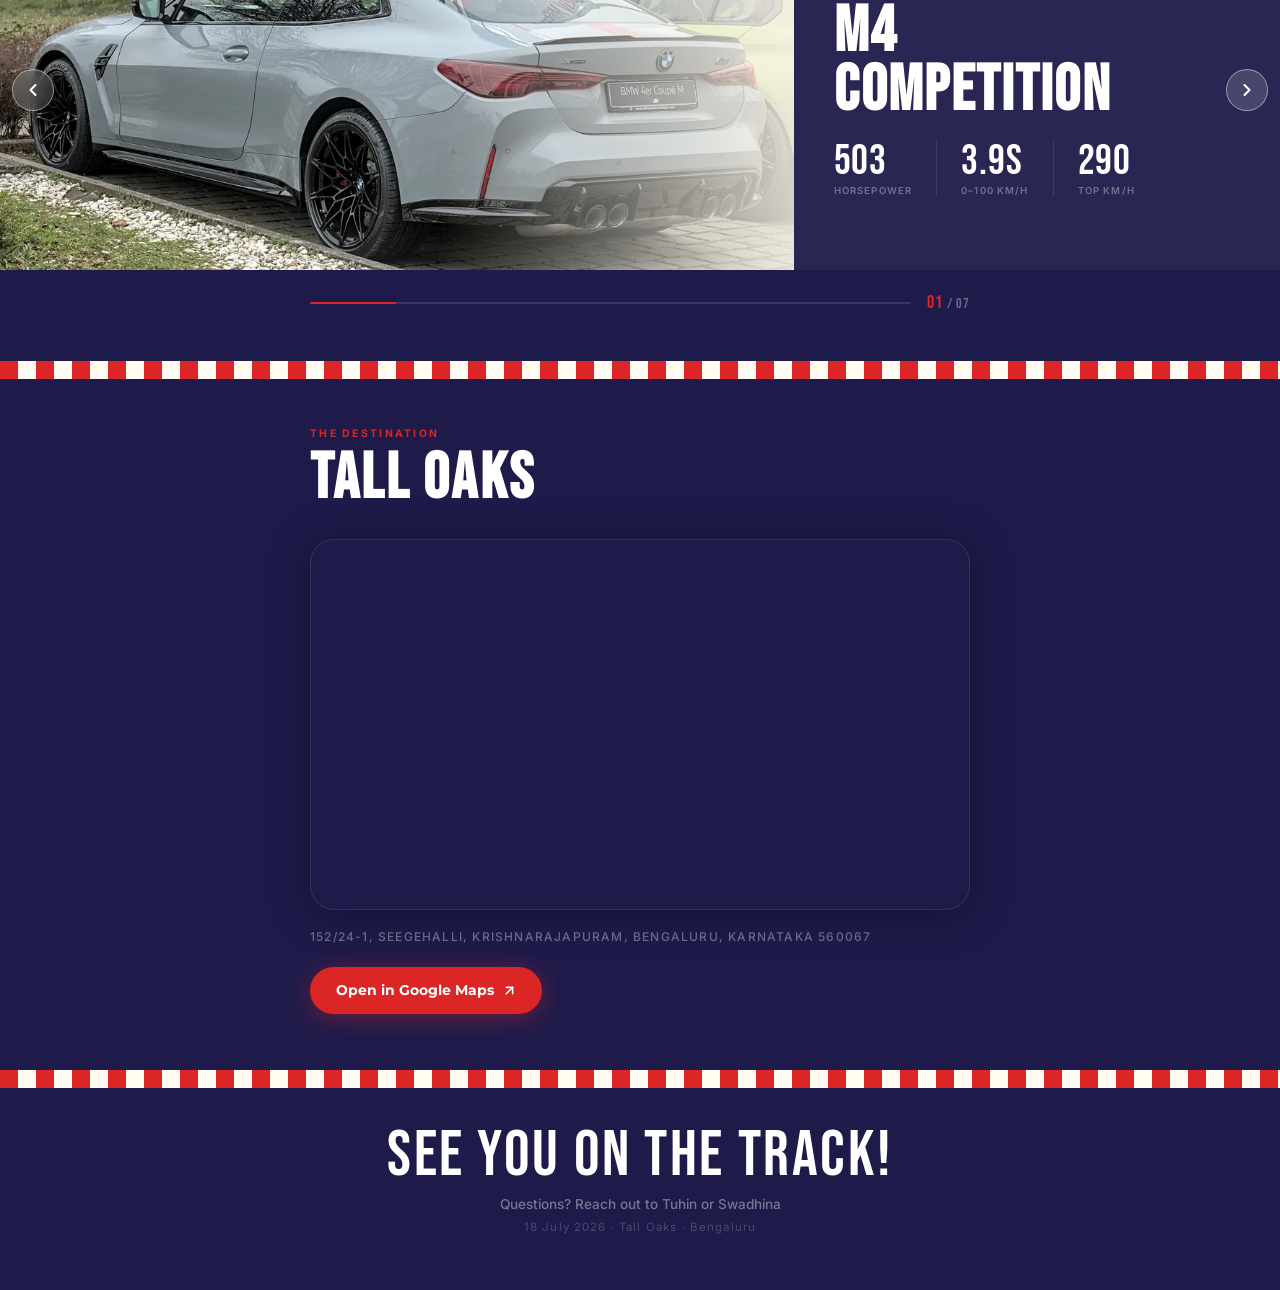
==== commit 56516b4d: "copy: rename "Find Us" section heading to "Tall Oaks" Co-Authored-By: Claude Opus 4.8 (1M context) <" ====
--- a/index.html
+++ b/index.html
@@ -368,7 +368,7 @@
     <section class="location-section reveal">
       <div class="container">
         <p class="eyebrow">The Destination</p>
-        <h2 class="section-title">Find Us</h2>
+        <h2 class="section-title">Tall Oaks</h2>
         <div class="map-wrap">
           <iframe
             title="Tall Oaks venue map"
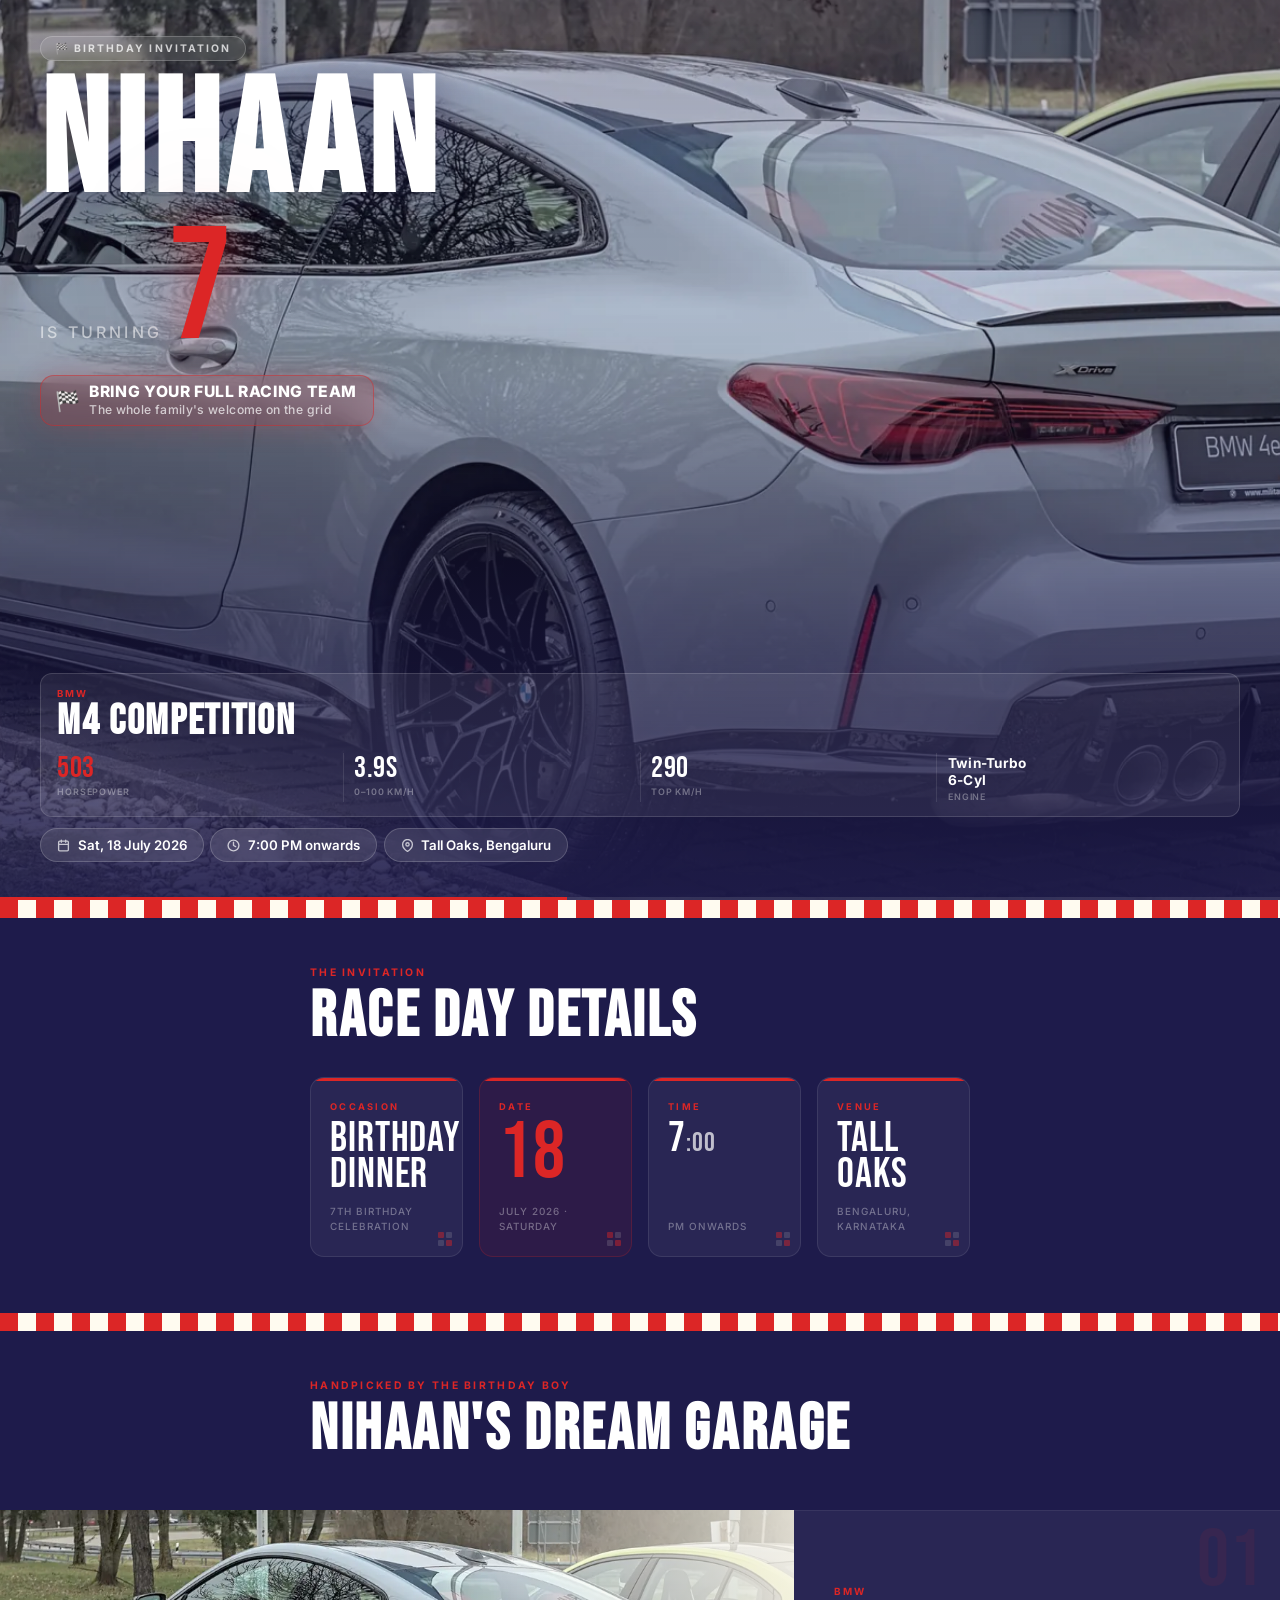
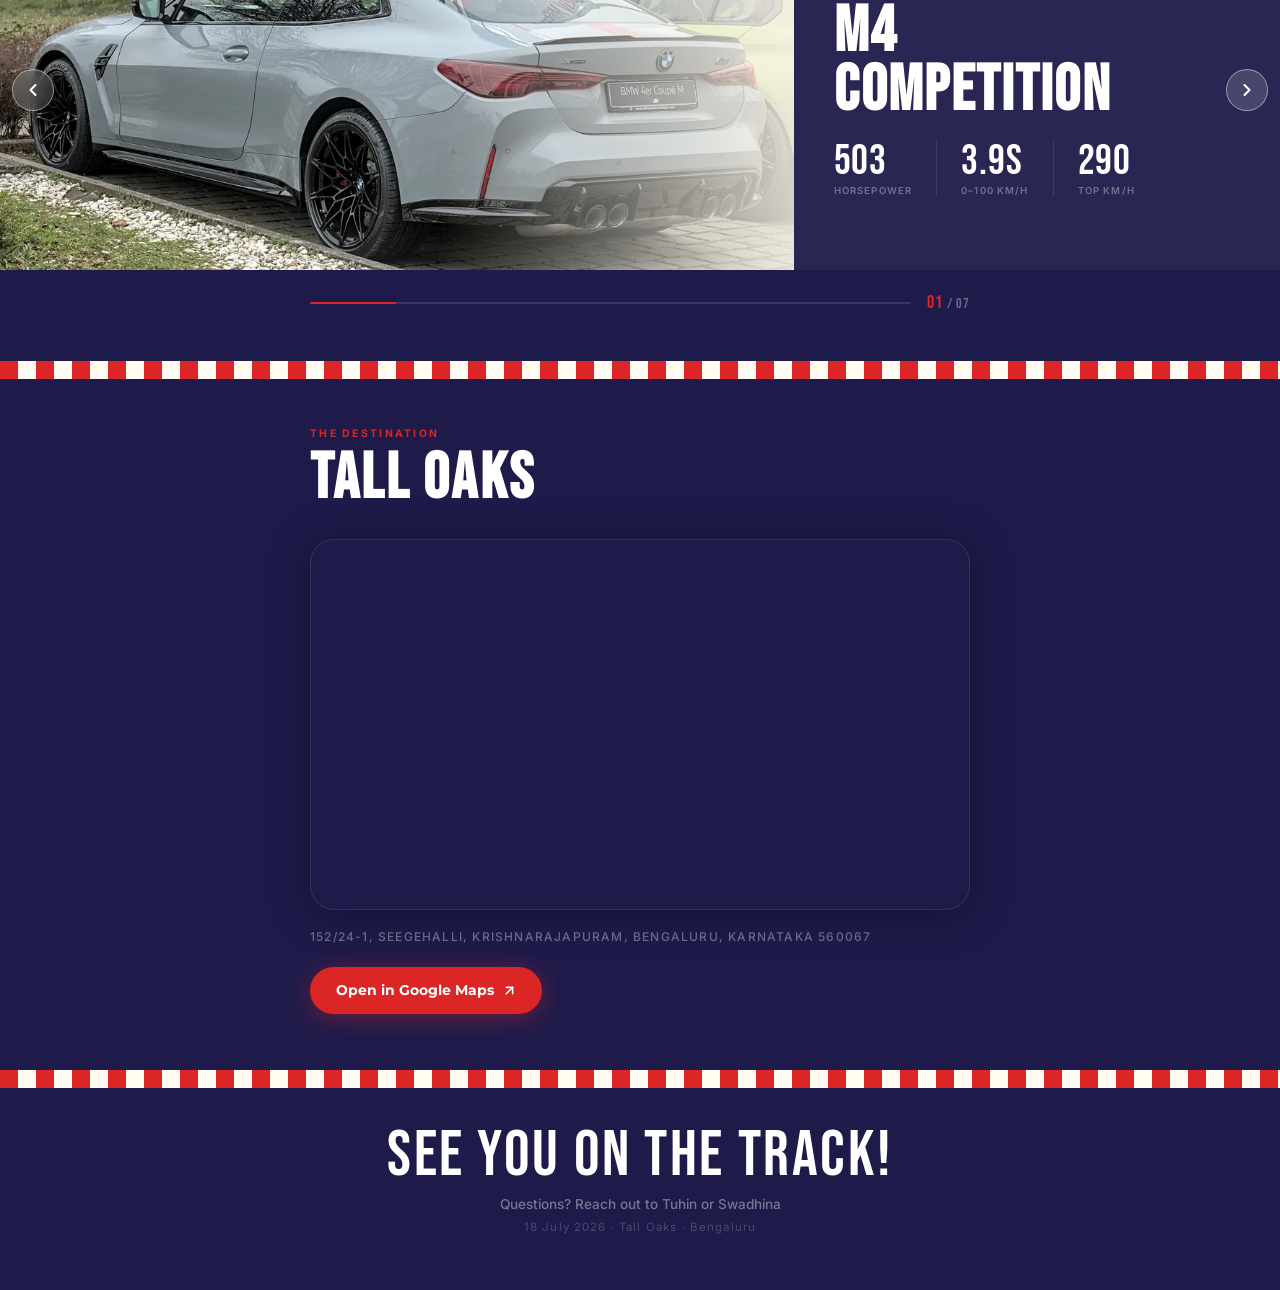
==== commit d673d058: "feat: add hero scroll-down cue to reveal sections below the fold - Bottom-center "Scroll for details" ====
--- a/index.html
+++ b/index.html
@@ -158,6 +158,16 @@
 
     </div>
 
+    <a class="scroll-cue" href="#details" aria-label="Scroll down for event details">
+      <span class="scroll-cue-label">Scroll for details</span>
+      <span class="scroll-cue-chev" aria-hidden="true">
+        <svg width="22" height="22" viewBox="0 0 24 24" fill="none" stroke="currentColor" stroke-width="2.5" stroke-linecap="round" stroke-linejoin="round">
+          <polyline points="5 7 12 14 19 7" />
+          <polyline points="5 13 12 20 19 13" />
+        </svg>
+      </span>
+    </a>
+
     <div class="hero-progress-bar">
       <div class="hero-progress-fill" id="heroFill"></div>
     </div>
@@ -171,7 +181,7 @@
     <!-- ═══════════════════════════════════
          DETAILS
     ═══════════════════════════════════ -->
-    <section class="details-section reveal">
+    <section class="details-section reveal" id="details">
       <div class="container">
         <p class="eyebrow">The Invitation</p>
         <h2 class="section-title details-title">Race Day Details</h2>
--- a/style.css
+++ b/style.css
@@ -117,13 +117,28 @@
   display: block;
 }
 
+/* Alternating Ken Burns: odd slides push in, even slides pull out.
+   ~4.5s ease-out so the zoom lands within the 3.6s cadence + crossfade. */
 .bg-slide.is-active img {
-  animation: kenburns 9s ease-out forwards;
-}
-
-@keyframes kenburns {
-  from { transform: scale(1.0) translate(0, 0); }
-  to   { transform: scale(1.1) translate(-1%, -0.5%); }
+  animation: kenburns-in 4.5s ease-out forwards;
+}
+
+.bg-slide:nth-child(even).is-active img {
+  animation-name: kenburns-out;
+}
+
+@keyframes kenburns-in {
+  from { transform: scale(1.0)  translate(0, 0); }
+  to   { transform: scale(1.12) translate(-1.2%, -0.6%); }
+}
+
+@keyframes kenburns-out {
+  from { transform: scale(1.12) translate(1.2%, 0.6%); }
+  to   { transform: scale(1.0)  translate(0, 0); }
+}
+
+@media (prefers-reduced-motion: reduce) {
+  .bg-slide.is-active img { animation: none; }
 }
 
 /* Overlay — warm indigo gradient, never black */
@@ -149,7 +164,7 @@
   display: flex;
   flex-direction: column;
   justify-content: space-between;
-  padding: 1.75rem 1.25rem 1.25rem;
+  padding: 1.75rem 1.25rem 3.4rem; /* extra bottom room for the scroll cue */
 }
 
 .hero-top { position: relative; z-index: 3; }
@@ -264,6 +279,60 @@
 @media (prefers-reduced-motion: reduce) {
   .hero-crew { animation: none; }
 }
+
+/* Scroll cue — nudge to the sections below the full-height hero */
+.scroll-cue {
+  position: absolute;
+  left: 50%;
+  bottom: 0.85rem;
+  transform: translateX(-50%);
+  z-index: 3;
+  display: flex;
+  flex-direction: column;
+  align-items: center;
+  gap: 0.3rem;
+  text-decoration: none;
+  -webkit-tap-highlight-color: transparent;
+  transition: opacity 0.5s ease, visibility 0.5s ease;
+}
+
+.scroll-cue-label {
+  font-size: 0.6rem;
+  font-weight: 700;
+  letter-spacing: 0.22em;
+  text-transform: uppercase;
+  color: rgba(255, 255, 255, 0.72);
+  text-shadow: 0 1px 12px rgba(0, 0, 0, 0.45);
+}
+
+.scroll-cue-chev {
+  display: block;
+  color: var(--red);
+  animation: scrollBounce 1.8s ease-in-out infinite;
+}
+
+.scroll-cue-chev svg {
+  display: block;
+  filter: drop-shadow(0 0 8px rgba(220, 38, 38, 0.55));
+}
+
+.scroll-cue.is-hidden {
+  opacity: 0;
+  visibility: hidden;
+  pointer-events: none;
+}
+
+@keyframes scrollBounce {
+  0%, 100% { transform: translateY(0); }
+  50%      { transform: translateY(5px); }
+}
+
+@media (prefers-reduced-motion: reduce) {
+  .scroll-cue-chev { animation: none; }
+  html { scroll-behavior: auto; }
+}
+
+html { scroll-behavior: smooth; }
 
 /* Bottom meta */
 .hero-bottom {
